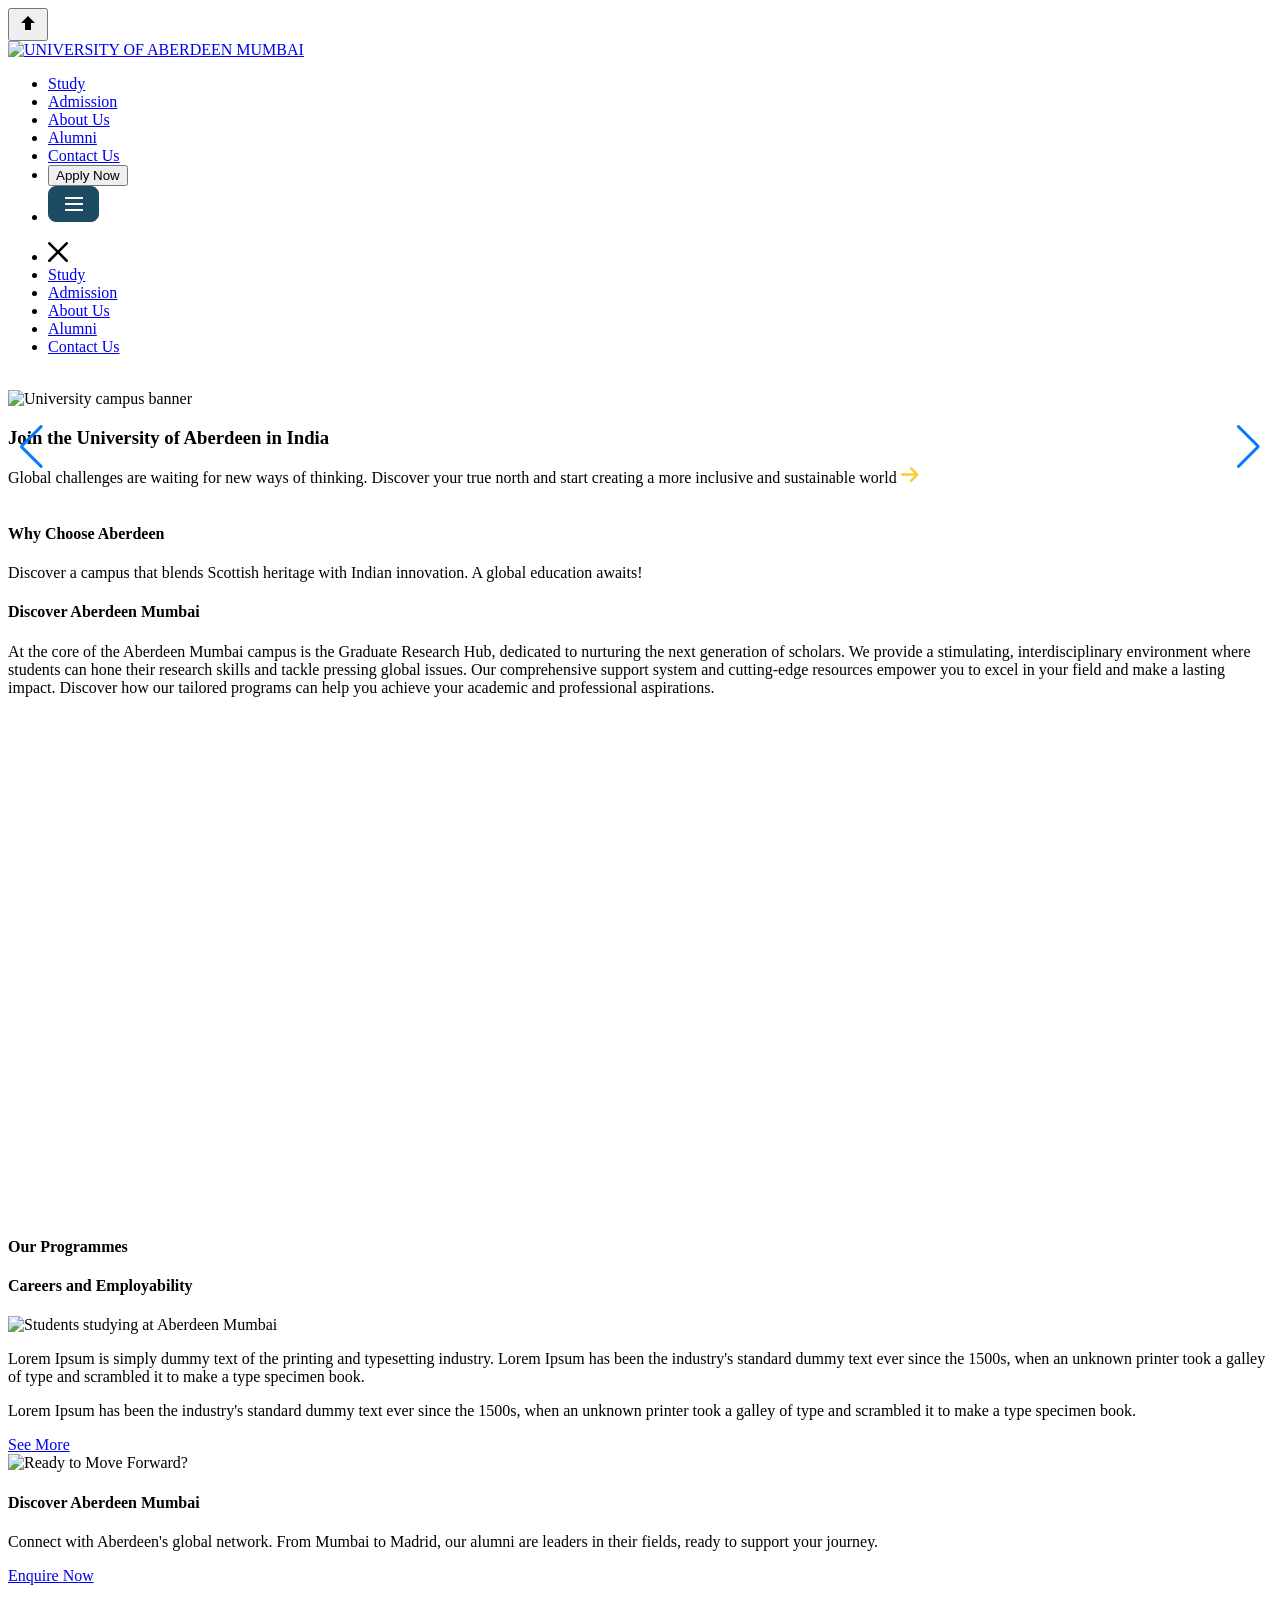
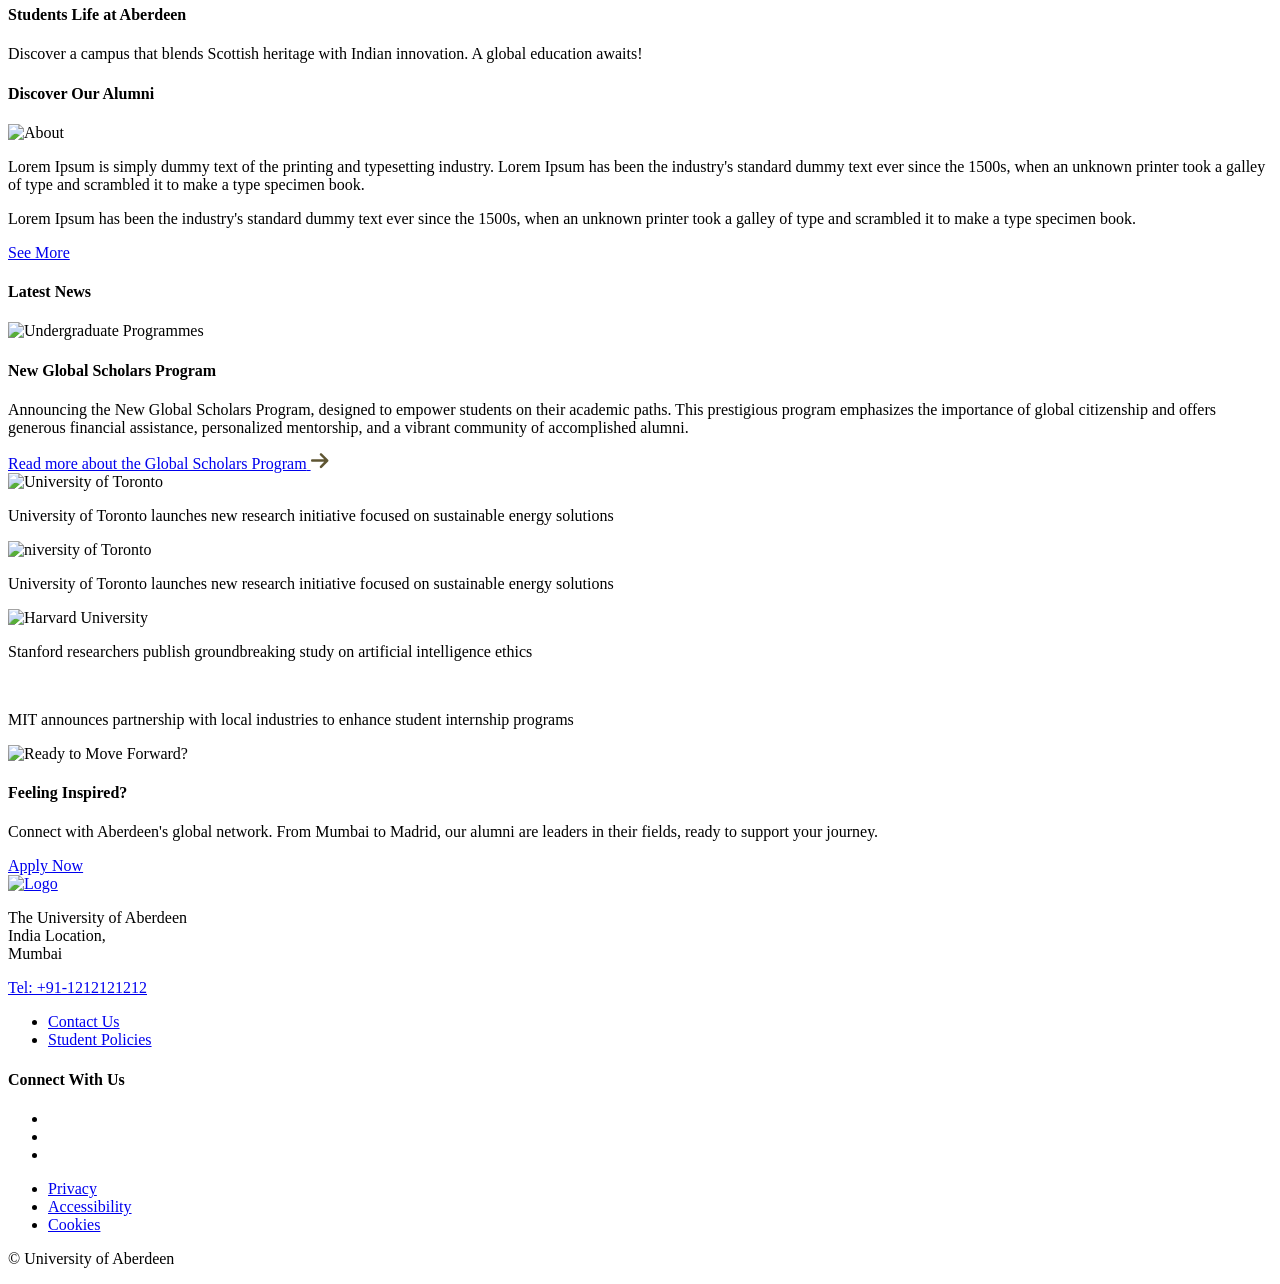
==== index.html @ a23003e5 "Add files via upload file upload" ====
<!DOCTYPE html>
<html lang="en">

<head>
  <meta charset="UTF-8" />
  <meta name="viewport" content="width=device-width, initial-scale=1.0" />
  <title>University Website</title>
  <link rel="icon" type="image/x-icon" href="/assets/images/fev.png">
  <link rel="stylesheet" href="css/fonts.css" />
  <link rel="stylesheet" href="css/style.css" />
  <!-- Swiper CSS -->
  <link rel="stylesheet" href="https://cdn.jsdelivr.net/npm/swiper@11/swiper-bundle.min.css" />
</head>

<body>
  <!-- scrol top button -->
  <button id="scrollTopBtn" aria-label="Scroll to top">
    <svg xmlns="http://www.w3.org/2000/svg" width="24" height="24" fill="none" viewBox="0 0 24 24">
      <path d="M12 5L5 12H9V19H15V12H19L12 5Z" fill="currentColor" />
    </svg>
  </button>
  <!-- Header -->
  <header class="header-main-box">
    <div class="container">
      <div class="header-wrap">
        <div class="nav_container">
          <a class="logo-box" href="javascript:void(0)"><img src="assets/images/Logo.svg"
              alt="UNIVERSITY OF ABERDEEN MUMBAI" class="logo"></a>
          <nav>
            <ul class="navlinks">
              <li class="items"><a href="javascript:void(0)">Study</a></li>
              <li class="items"><a href="javascript:void(0)">Admission</a></li>
              <li class="items"><a href="javascript:void(0)">About Us</a></li>
              <li class="items"><a href="javascript:void(0)">Alumni</a></li>
              <li class="items"><a href="javascript:void(0)">Contact Us</a></li>
              <li class="apply-btn"><button>Apply Now</button></li>
              <li class="ion-icon" onclick="showSidebar()">
                <a href="#">
                  <svg xmlns="http://www.w3.org/2000/svg" width="51" height="36" viewBox="0 0 51 36" fill="none">
                    <path
                      d="M8 0.5H43C47.1421 0.5 50.5 3.85786 50.5 8V28C50.5 32.1421 47.1421 35.5 43 35.5H8C3.85786 35.5 0.5 32.1421 0.5 28V8C0.5 3.85786 3.85786 0.5 8 0.5Z"
                      fill="#1B4C61" />
                    <path
                      d="M8 0.5H43C47.1421 0.5 50.5 3.85786 50.5 8V28C50.5 32.1421 47.1421 35.5 43 35.5H8C3.85786 35.5 0.5 32.1421 0.5 28V8C0.5 3.85786 3.85786 0.5 8 0.5Z"
                      stroke="#1B4C61" />
                    <mask id="mask0_1_3042" style="mask-type:alpha" maskUnits="userSpaceOnUse" x="14" y="6" width="24"
                      height="24">
                      <rect x="14" y="6" width="24" height="24" fill="#D9D9D9" />
                    </mask>
                    <g mask="url(#mask0_1_3042)">
                      <path d="M17 13V11H35V13H17ZM17 25V23H35V25H17ZM17 19V17H35V19H17Z" fill="white" />
                    </g>
                  </svg>
                </a>
              </li>
            </ul>
            <ul class="sidebar">
              <li onclick="closeSidebar()">
                <a href="#">
                  <svg xmlns="http://www.w3.org/2000/svg" version="1.1" xmlns:xlink="http://www.w3.org/1999/xlink"
                    width="20" height="20" x="0" y="0" viewBox="0 0 329.269 329"
                    style="enable-background:new 0 0 512 512" xml:space="preserve" class="">
                    <g>
                      <path
                        d="M194.8 164.77 323.013 36.555c8.343-8.34 8.343-21.825 0-30.164-8.34-8.34-21.825-8.34-30.164 0L164.633 134.605 36.422 6.391c-8.344-8.34-21.824-8.34-30.164 0-8.344 8.34-8.344 21.824 0 30.164l128.21 128.215L6.259 292.984c-8.344 8.34-8.344 21.825 0 30.164a21.266 21.266 0 0 0 15.082 6.25c5.46 0 10.922-2.09 15.082-6.25l128.21-128.214 128.216 128.214a21.273 21.273 0 0 0 15.082 6.25c5.46 0 10.922-2.09 15.082-6.25 8.343-8.34 8.343-21.824 0-30.164zm0 0"
                        fill="#000000" opacity="1" data-original="#000000" class=""></path>
                    </g>
                  </svg>
                </a>
              </li>
              <li class="items"><a href="#">Study</a></li>
              <li class="items"><a href="#">Admission</a></li>
              <li class="items"><a href="#">About Us</a></li>
              <li class="items"><a href="#">Alumni</a></li>
              <li class="items"><a href="#">Contact Us</a></li>

            </ul>
          </nav>
        </div>
        <div class="bottom-header">
          <img src="assets/images/header-logo.png" alt="">
        </div>
      </div>
    </div>
  </header>

  <!-- Banner Slider -->
  <section class="swiper banner-slider">

    <div class="swiper-wrapper">

      <!-- Slide 0 -->
      <div class="swiper-slide">
        <div class="banner-image">
          <img src="./assets/images/banner.jpg" alt="University campus banner">
        </div>

        <div class="banner-content">
          <h3>Join the University of Aberdeen in India</h3>
          <p>
            Global challenges are waiting for new ways of thinking. Discover your true north and start creating a more
            inclusive and sustainable world <a href="#" class="theme-btn">
              <svg xmlns="http://www.w3.org/2000/svg" width="18" height="16" viewBox="0 0 18 16" fill="none">
                <path
                  d="M17.1094 8.51562L10.8594 14.7656C10.3906 15.2734 9.57031 15.2734 9.10156 14.7656C8.59375 14.2969 8.59375 13.4766 9.10156 13.0078L13.2031 8.86719H1.25C0.546875 8.86719 0 8.32031 0 7.61719C0 6.95312 0.546875 6.36719 1.25 6.36719H13.2031L9.10156 2.26562C8.59375 1.79688 8.59375 0.976562 9.10156 0.507812C9.57031 0 10.3906 0 10.8594 0.507812L17.1094 6.75781C17.6172 7.22656 17.6172 8.04688 17.1094 8.51562Z"
                  fill="#FBCB3B" />
              </svg>
            </a>
          </p>

        </div>
      </div>
      <!-- Slide 1 -->
      <div class="swiper-slide">
        <div class="banner-image">
          <img src="./assets/images/banner.jpg" alt="University campus banner">
        </div>

        <div class="banner-content">
          <h3>Join the University of Aberdeen in India 1</h3>
          <p>
            Global challenges are waiting for new ways of thinking. Discover your true north and start creating a more
            inclusive and sustainable world <a href="#" class="theme-btn">
              <svg xmlns="http://www.w3.org/2000/svg" width="18" height="16" viewBox="0 0 18 16" fill="none">
                <path
                  d="M17.1094 8.51562L10.8594 14.7656C10.3906 15.2734 9.57031 15.2734 9.10156 14.7656C8.59375 14.2969 8.59375 13.4766 9.10156 13.0078L13.2031 8.86719H1.25C0.546875 8.86719 0 8.32031 0 7.61719C0 6.95312 0.546875 6.36719 1.25 6.36719H13.2031L9.10156 2.26562C8.59375 1.79688 8.59375 0.976562 9.10156 0.507812C9.57031 0 10.3906 0 10.8594 0.507812L17.1094 6.75781C17.6172 7.22656 17.6172 8.04688 17.1094 8.51562Z"
                  fill="#FBCB3B" />
              </svg>
            </a>
          </p>
        </div>
      </div>

      <!-- Slide 2 -->
      <div class="swiper-slide">
        <div class="banner-image">
          <img src="./assets/images/banner.jpg" alt="University campus banner">
        </div>

        <div class="banner-content">
          <h3>Join the University of Aberdeen in India</h3>
          <p>
            Global challenges are waiting for new ways of thinking. Discover your true north and start creating a more
            inclusive and sustainable world <a href="#" class="theme-btn">
              <svg xmlns="http://www.w3.org/2000/svg" width="18" height="16" viewBox="0 0 18 16" fill="none">
                <path
                  d="M17.1094 8.51562L10.8594 14.7656C10.3906 15.2734 9.57031 15.2734 9.10156 14.7656C8.59375 14.2969 8.59375 13.4766 9.10156 13.0078L13.2031 8.86719H1.25C0.546875 8.86719 0 8.32031 0 7.61719C0 6.95312 0.546875 6.36719 1.25 6.36719H13.2031L9.10156 2.26562C8.59375 1.79688 8.59375 0.976562 9.10156 0.507812C9.57031 0 10.3906 0 10.8594 0.507812L17.1094 6.75781C17.6172 7.22656 17.6172 8.04688 17.1094 8.51562Z"
                  fill="#FBCB3B" />
              </svg>
            </a>
          </p>
        </div>
      </div>

    </div>

    <!-- Arrows -->
    <div class="swiper-button-next"></div>
    <div class="swiper-button-prev"></div>

    <!-- Pagination -->
    <div class="swiper-pagination"></div>


  </section>


  <!-- About -->
  <section class="card-box">
    <div class="container">
      <div class="card-container" id="card-container"></div>
    </div>
  </section>
  <!-- Why Choose Aberdeen -->
  <section class="why-choose">
    <div class="title">
      <h4>Why Choose Aberdeen</h4>
    </div>
    <p class="sub-title">Discover a campus that blends Scottish heritage with Indian innovation. A global education
      awaits!</p>
    <div class="container">
      <div class="card-container" id="why-choose-card"></div>
    </div>
  </section>
  <!-- Discover Aberdeen Mumbai -->
  <section class="discover-aberdeen">
    <div class="container">
      <div class="title">
        <h4>Discover Aberdeen Mumbai</h4>
      </div>
      <p>At the core of the Aberdeen Mumbai campus is the Graduate Research Hub, dedicated to nurturing the next
        generation of scholars. We provide a stimulating, interdisciplinary environment where students can hone their
        research skills and tackle pressing global issues. Our comprehensive support system and cutting-edge resources
        empower you to excel in your field and make a lasting impact. Discover how our tailored programs can help you
        achieve your academic and professional aspirations.</p>
      <div class="video-wrapper">
        <iframe width="100%" height="500" src="https://www.youtube.com/embed/u7N6-aMCXlE" title="YouTube video player"
          frameborder="0"
          allow="accelerometer; autoplay; clipboard-write; encrypted-media; gyroscope; picture-in-picture; web-share"
          allowfullscreen>
        </iframe>
      </div>
    </div>
  </section>
  <!-- Our Programmes -->
  <section class="our-programmes">
    <div class="container">
      <div class="title">
        <h4>Our Programmes</h4>
      </div>
      <div class="card-container" id="our-programmes-container"></div>
    </div>
  </section>

  <!-- Careers and Employability -->

  <section class="about-section careers-box">
    <div class="container">
      <div class="title">
        <h4>Careers and Employability</h4>
      </div>
      <div class="about-wrapper">

        <!-- Left Image -->
        <div class="about-image">
          <img src="./assets/images/careers-img.jpg" alt="Students studying at Aberdeen Mumbai">
        </div>

        <!-- Right Content -->
        <div class="about-content">
          <p>
            Lorem Ipsum is simply dummy text of the printing and typesetting industry. Lorem Ipsum has been the
            industry's standard dummy text ever since the 1500s, when an unknown printer took a galley of type and
            scrambled it to make a type specimen book.
          </p>
          <p>Lorem Ipsum has been the industry's standard dummy text ever since the 1500s, when an unknown printer took
            a galley of type and scrambled it to make a type specimen book.</p>

          <a href="javascript:void(0)" class="theme-btn-box">
            See More
          </a>
        </div>

      </div>

    </div>
  </section>
  <!-- Ready to Move Forward? -->
  <section class="ready-to-move-forward">
    <div class="container">
      <div class="forward-box">
        <div class="forward-left-box">
          <div class="forward-img-box">
            <img src="assets/images/Scholars.png" alt="Ready to Move Forward?" />
          </div>
        </div>
        <div class="forward-right-box">
          <div class="title">
            <h4>Discover Aberdeen Mumbai</h4>
          </div>
          <p>Connect with Aberdeen's global network. From Mumbai to Madrid, our alumni are leaders in their fields,
            ready to support your journey.</p>
          <a href="javascript:void(0)" class="theme-btn-box">
            Enquire Now
          </a>
        </div>
      </div>
    </div>
  </section>
  <!-- Students Life at Aberdeen -->
  <section class="why-choose life-box">
    <div class="title">
      <h4>Students Life at Aberdeen</h4>
    </div>
    <p class="sub-title">Discover a campus that blends Scottish heritage with Indian innovation. A global education
      awaits!</p>
    <div class="container">
      <div class="card-container" id="Life-card"></div>
    </div>
  </section>
  <!-- Discover Our Alumni -->
  <section class="about-section careers-box">
    <div class="container">
      <div class="title">
        <h4>Discover Our Alumni</h4>
      </div>
      <div class="about-wrapper">

        <!-- Left Image -->
        <div class="about-image">
          <img src="./assets/images/discover.jpg" alt="About">
        </div>

        <!-- Right Content -->
        <div class="about-content">
          <p>
            Lorem Ipsum is simply dummy text of the printing and typesetting industry. Lorem Ipsum has been the
            industry's standard dummy text ever since the 1500s, when an unknown printer took a galley of type and
            scrambled it to make a type specimen book.
          </p>
          <p>Lorem Ipsum has been the industry's standard dummy text ever since the 1500s, when an unknown printer took
            a galley of type and scrambled it to make a type specimen book.</p>

          <a href="javascript:void(0)" class="theme-btn-box">
            See More
          </a>
        </div>

      </div>

    </div>
  </section>
  <!-- Latest News -->
  <div class="news-box">
    <div class="container">
      <div class="title">
        <h4>Latest News</h4>
      </div>
      <div class="news-main-box">
        <div class="news-left-box news-main-box-item">
          <div class="card-container">
            <div class="card-wrap-box">
              <div class="card"><img src="./assets/images/news-1.jpg" alt="Undergraduate Programmes"></div>
              <div class="card-content">
                <h4>New Global Scholars Program</h4>
                <p>Announcing the New Global Scholars Program, designed to empower students on their academic paths.
                  This prestigious program emphasizes the importance of global citizenship and offers generous financial
                  assistance, personalized mentorship, and a vibrant community of accomplished alumni.</p>
                <a href="#" class="see-more-btn">
                  <span>Read more about the Global Scholars Program</span>
                  <span class="arrow-btn">
                    <svg xmlns="http://www.w3.org/2000/svg" width="18" height="16" viewBox="0 0 18 16" fill="none">
                      <path
                        d="M17.1094 8.51562L10.8594 14.7656C10.3906 15.2734 9.57031 15.2734 9.10156 14.7656C8.59375 14.2969 8.59375 13.4766 9.10156 13.0078L13.2031 8.86719H1.25C0.546875 8.86719 0 8.32031 0 7.61719C0 6.95312 0.546875 6.36719 1.25 6.36719H13.2031L9.10156 2.26562C8.59375 1.79688 8.59375 0.976562 9.10156 0.507812C9.57031 0 10.3906 0 10.8594 0.507812L17.1094 6.75781C17.6172 7.22656 17.6172 8.04688 17.1094 8.51562Z"
                        fill="#5f5633"></path>
                    </svg>
                  </span>
                </a>
              </div>
            </div>
          </div>
        </div>
        <div class="news-right-box news-main-box-item">
          <div class="news-wrap">
            <div class="item-box">
              <div class="wrap">
                <div class="item-img">
                  <img src="assets/images/news-2.jpg" alt="University of Toronto" />
                </div>
              </div>
              <div class="item-con">
                <p>University of Toronto launches new research initiative focused on sustainable energy solutions</p>
              </div>
            </div>
            <div class="item-box">
              <div class="wrap">
                <div class="item-img">
                  <img src="assets/images/news-3.jpg" alt="niversity of Toronto" />
                </div>
              </div>
              <div class="item-con">
                <p>University of Toronto launches new research initiative focused on sustainable energy solutions</p>
              </div>
            </div>
            <div class="item-box">
              <div class="wrap">
                <div class="item-img">
                  <img src="assets/images/news-4.jpg" alt="Harvard University" />
                </div>
              </div>
              <div class="item-con">
                <p>Stanford researchers publish groundbreaking study on artificial intelligence ethics</p>
              </div>
            </div>
            <div class="item-box">
              <div class="wrap">
                <div class="item-img">
                  <img src="assets/images/news-5.jpg" alt="" />
                </div>
              </div>
              <div class="item-con">
                <p>MIT announces partnership with local industries to enhance student internship programs</p>
              </div>
            </div>
          </div>
        </div>
      </div>
    </div>
  </div>
  <!-- Feeling Inspired? -->
  <section class="ready-to-move-forward">
    <div class="container">
      <div class="forward-box">
        <div class="forward-left-box">
          <div class="forward-img-box">
            <img src="assets/images/Scholars.png" alt="Ready to Move Forward?" />
          </div>
        </div>
        <div class="forward-right-box">
          <div class="title">
            <h4>Feeling Inspired?</h4>
          </div>
          <p>Connect with Aberdeen's global network. From Mumbai to Madrid, our alumni are leaders in their fields,
            ready to support your journey.</p>
          <a href="javascript:void(0)" class="theme-btn-box">
            Apply Now
          </a>
        </div>
      </div>
    </div>
  </section>

  <!-- footer -->
  <footer class="footer-section">

    <div class="container">

      <div class="footer-top">

        <!-- Left Content -->
        <div class="footer-left">

          <a href="#" class="footer-logo">
            <img src="./assets/images/footer-log.svg" alt="Logo">
          </a>

          <div class="footer-info">
            <p>
              The University of Aberdeen <br>
              India Location, <br>
              Mumbai
            </p>

            <a href="tel:+911212121212">
              Tel: +91-1212121212
            </a>
          </div>

          <ul class="footer-links">
            <li>
              <a href="#">Contact Us</a>
            </li>

            <li>
              <a href="#">Student Policies</a>
            </li>
          </ul>

        </div>

        <!-- Right Social -->
        <div class="footer-social">

          <h4>Connect With Us</h4>

          <ul class="social-list">

            <li>
              <a href="#">
                <img src="./assets/images/Twitter.svg" alt="">
              </a>
            </li>

            <li>
              <a href="#">
                <img src="./assets/images/Instagram.svg" alt="">
              </a>
            </li>

            <li>
              <a href="#">
                <img src="./assets/images/Linkedin.svg" alt="">
              </a>
            </li>

          </ul>

        </div>

      </div>

    </div>

    <!-- Bottom -->

    <div class="footer-bottom">

      <div class="container">

        <ul class="footer-bottom-links">

          <li>
            <a href="#">Privacy</a>
          </li>

          <li>
            <a href="#">Accessibility</a>
          </li>

          <li>
            <a href="#">Cookies</a>
          </li>

        </ul>

        <p>
          © University of Aberdeen
        </p>

      </div>

    </div>

  </footer>
  <!-- Swiper JS -->
  <script src="https://cdn.jsdelivr.net/npm/swiper@11/swiper-bundle.min.js"></script>
  <script src="js/script.js"></script>
</body>

</html>
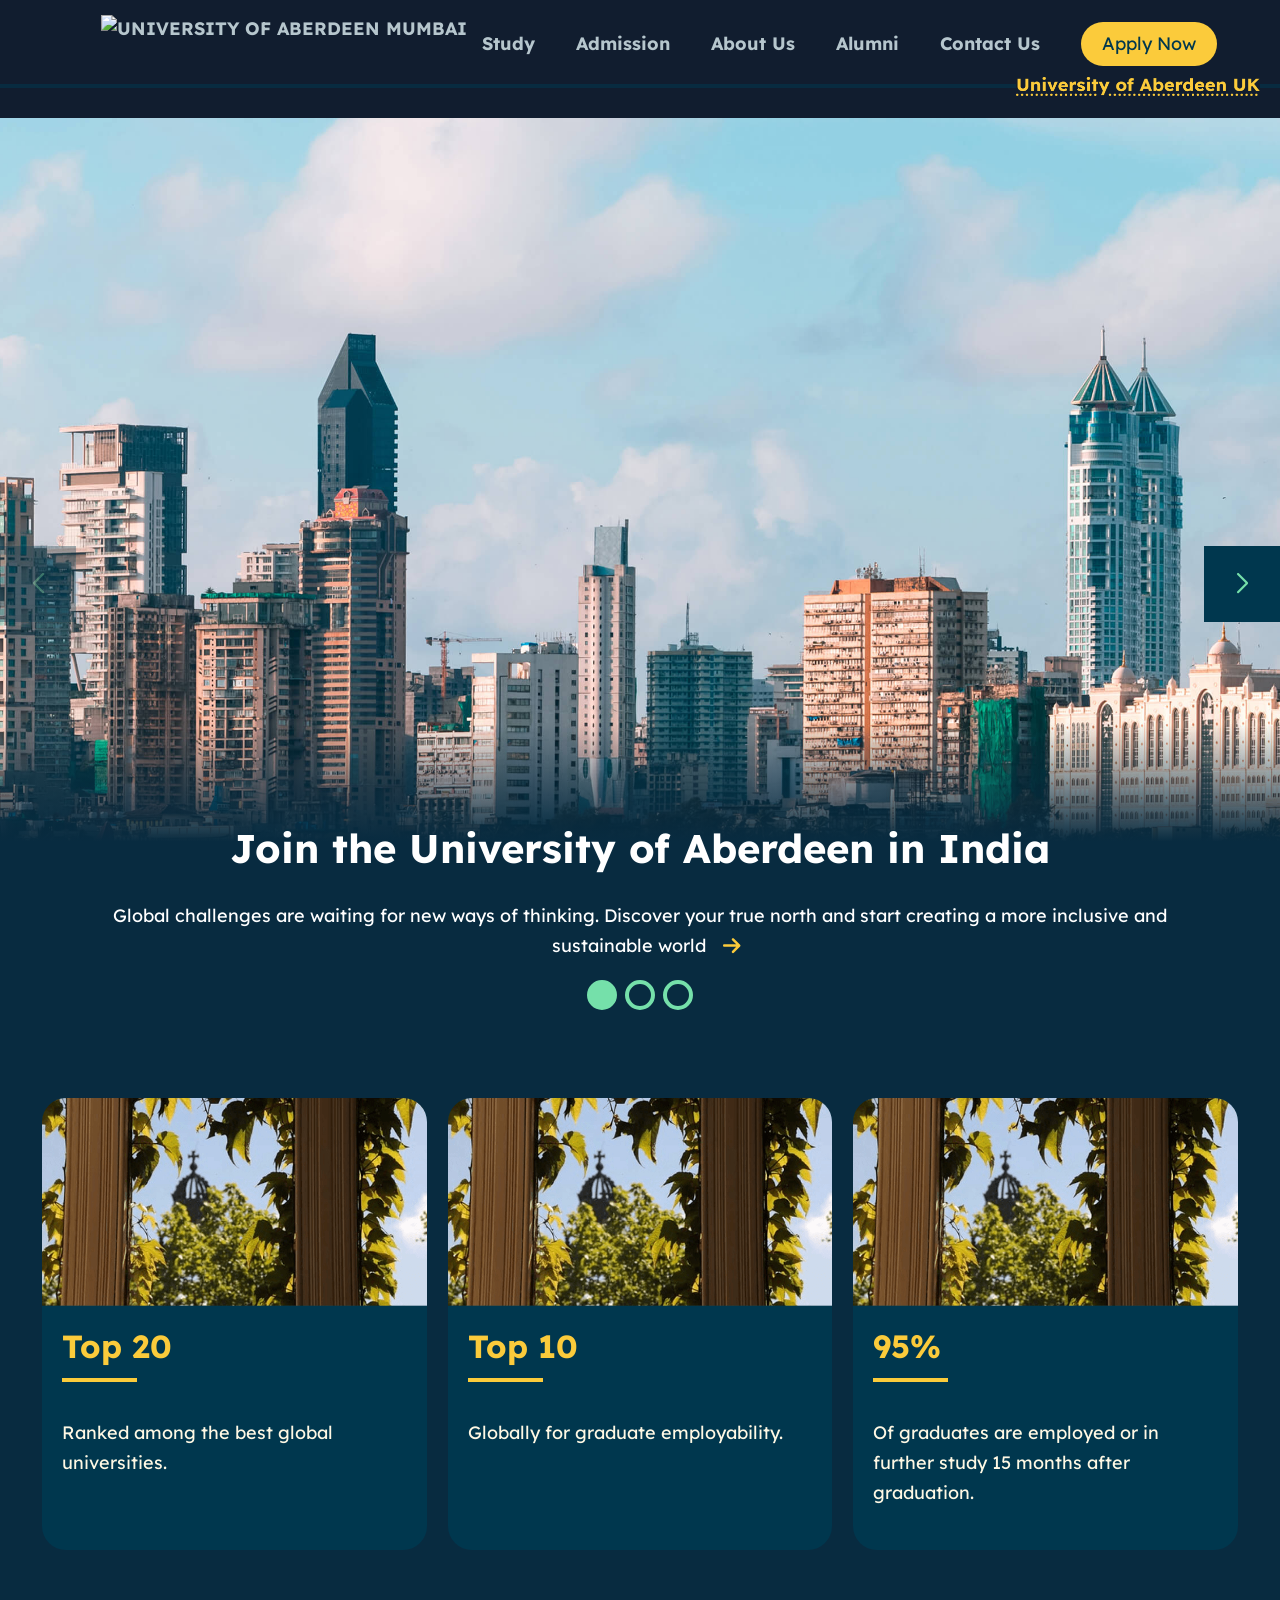
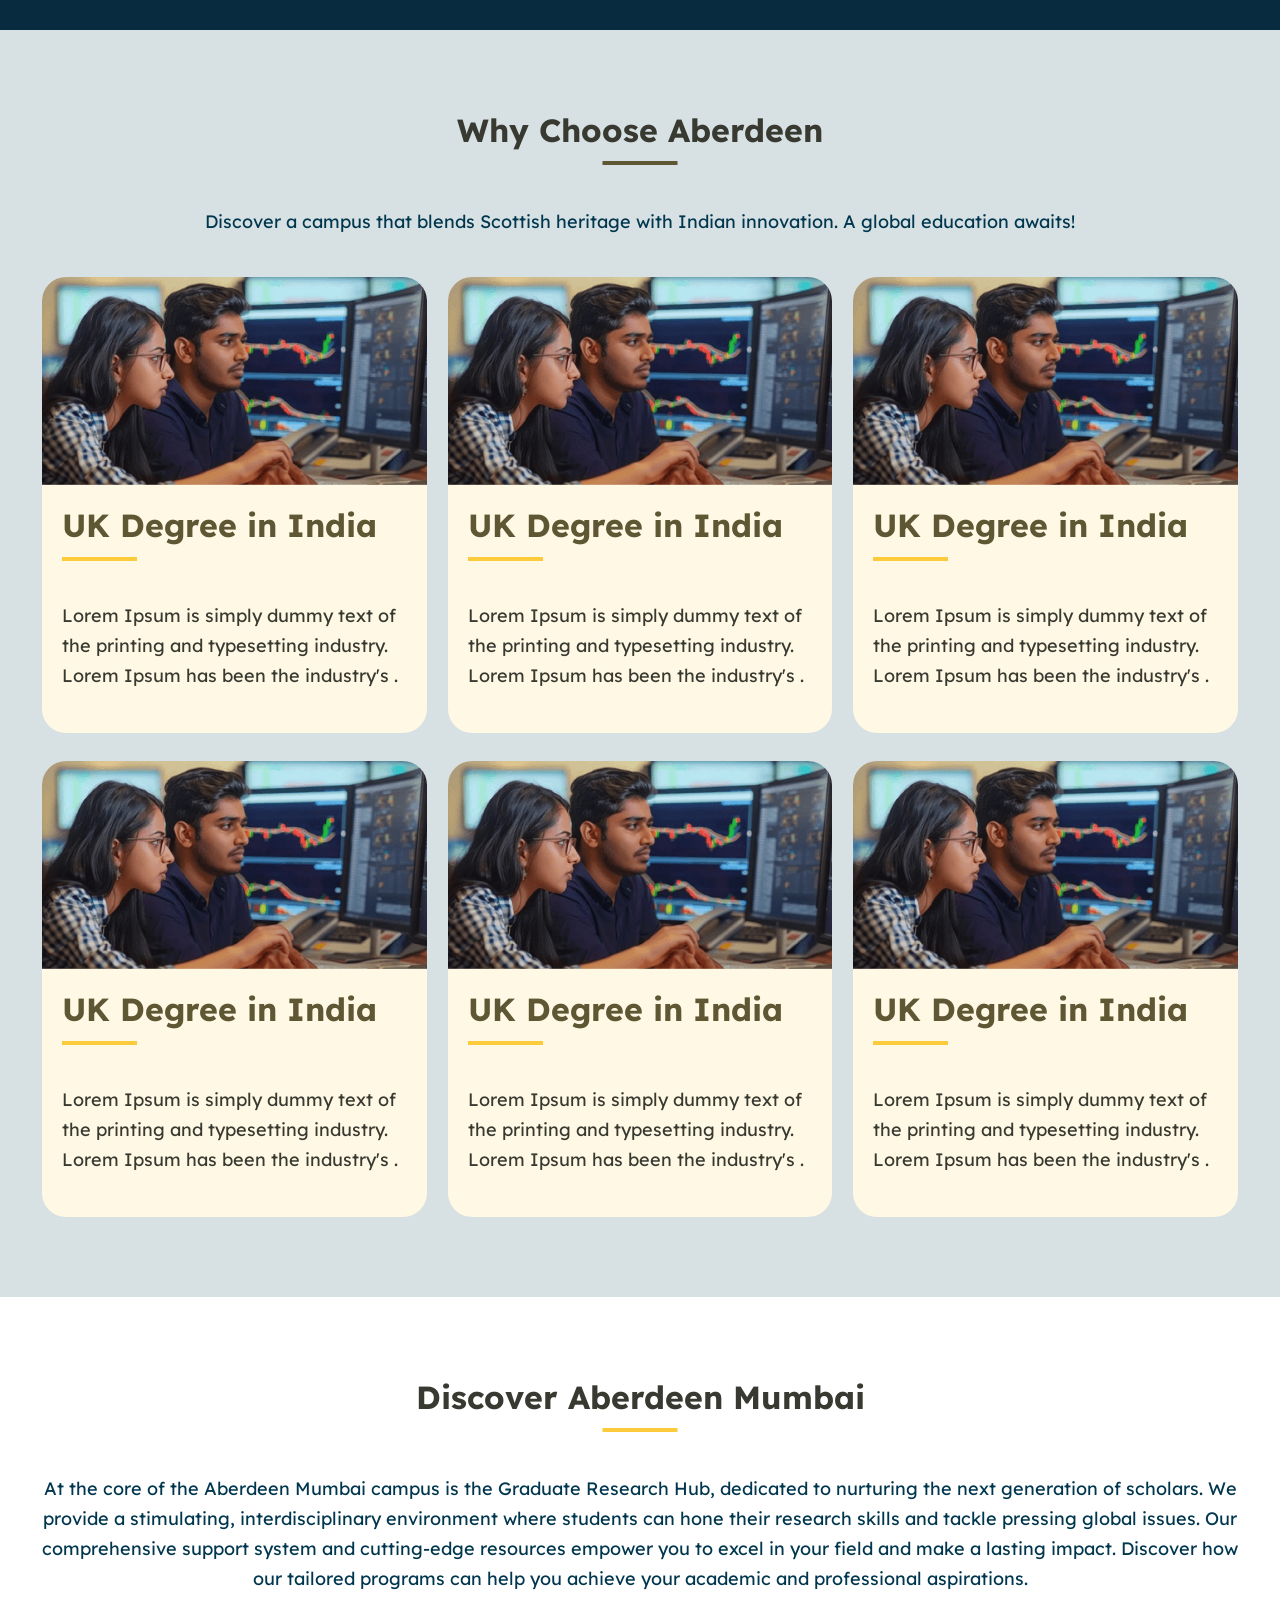
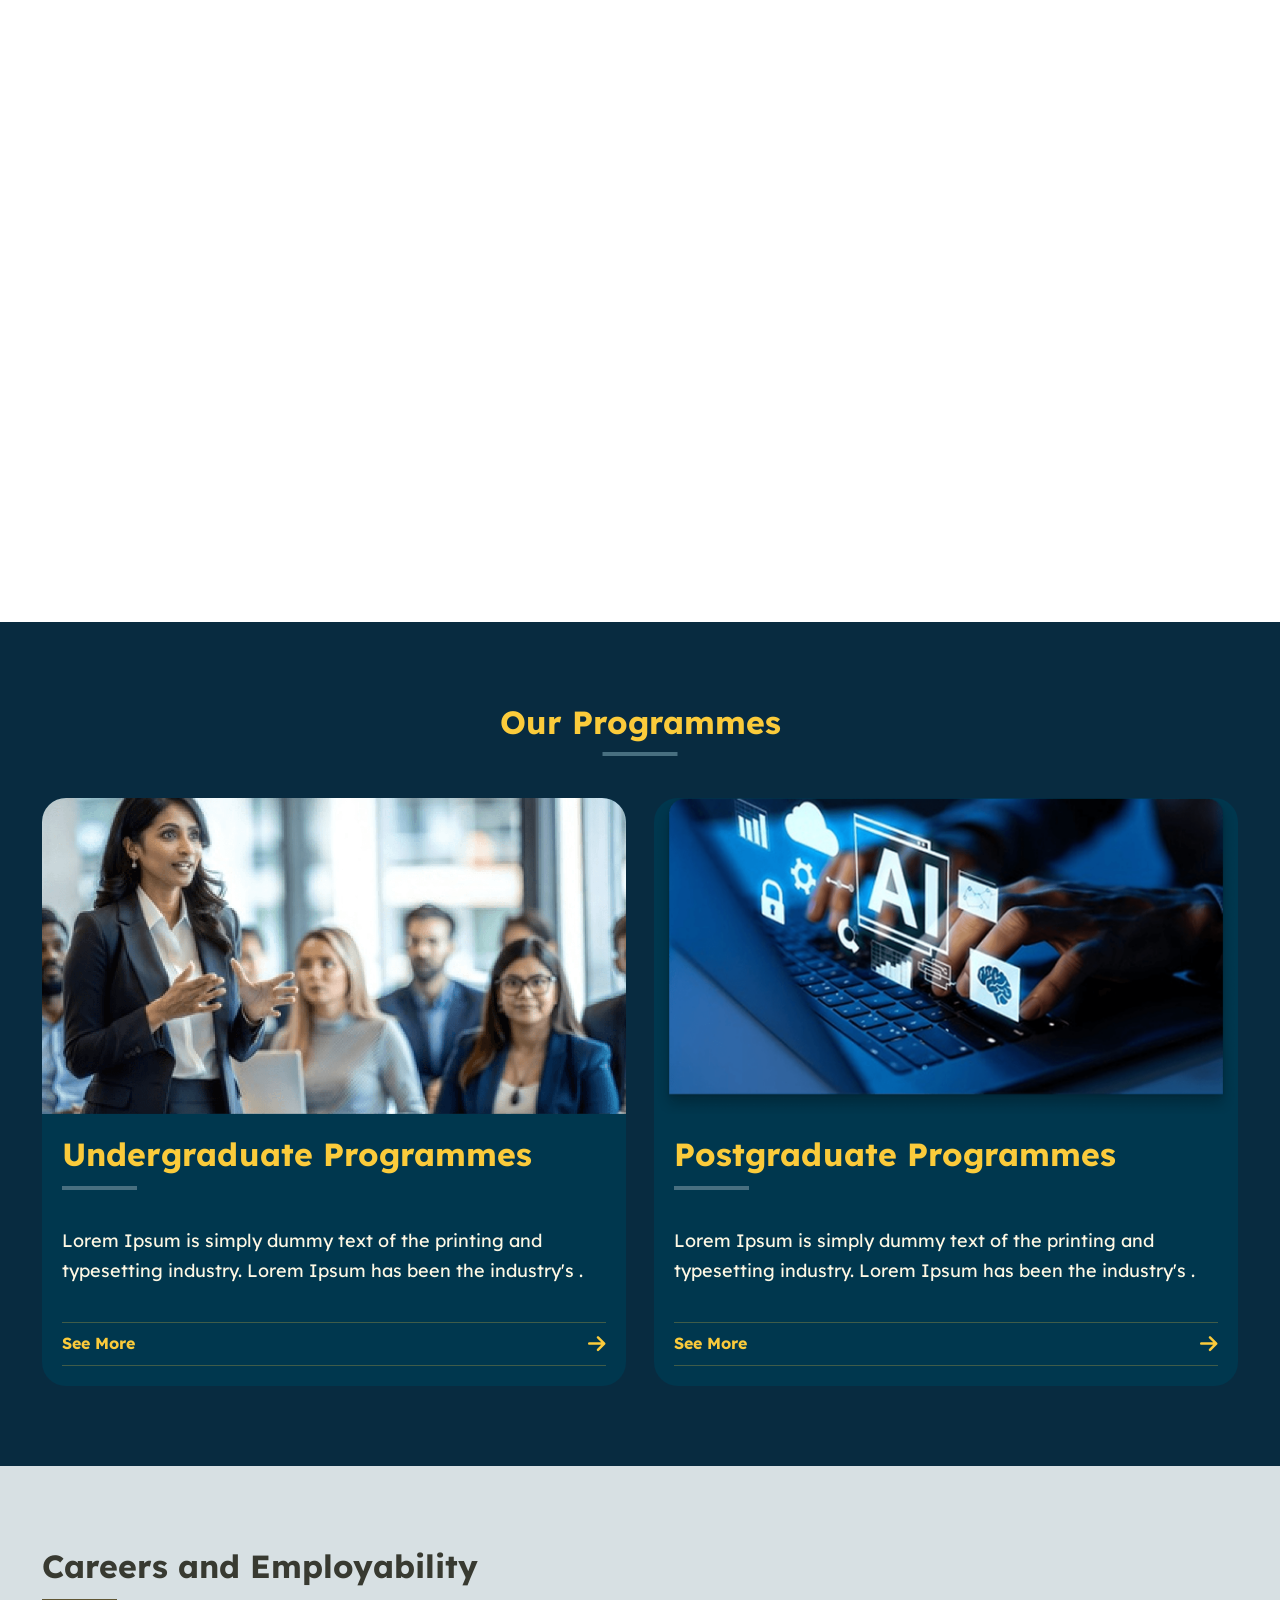
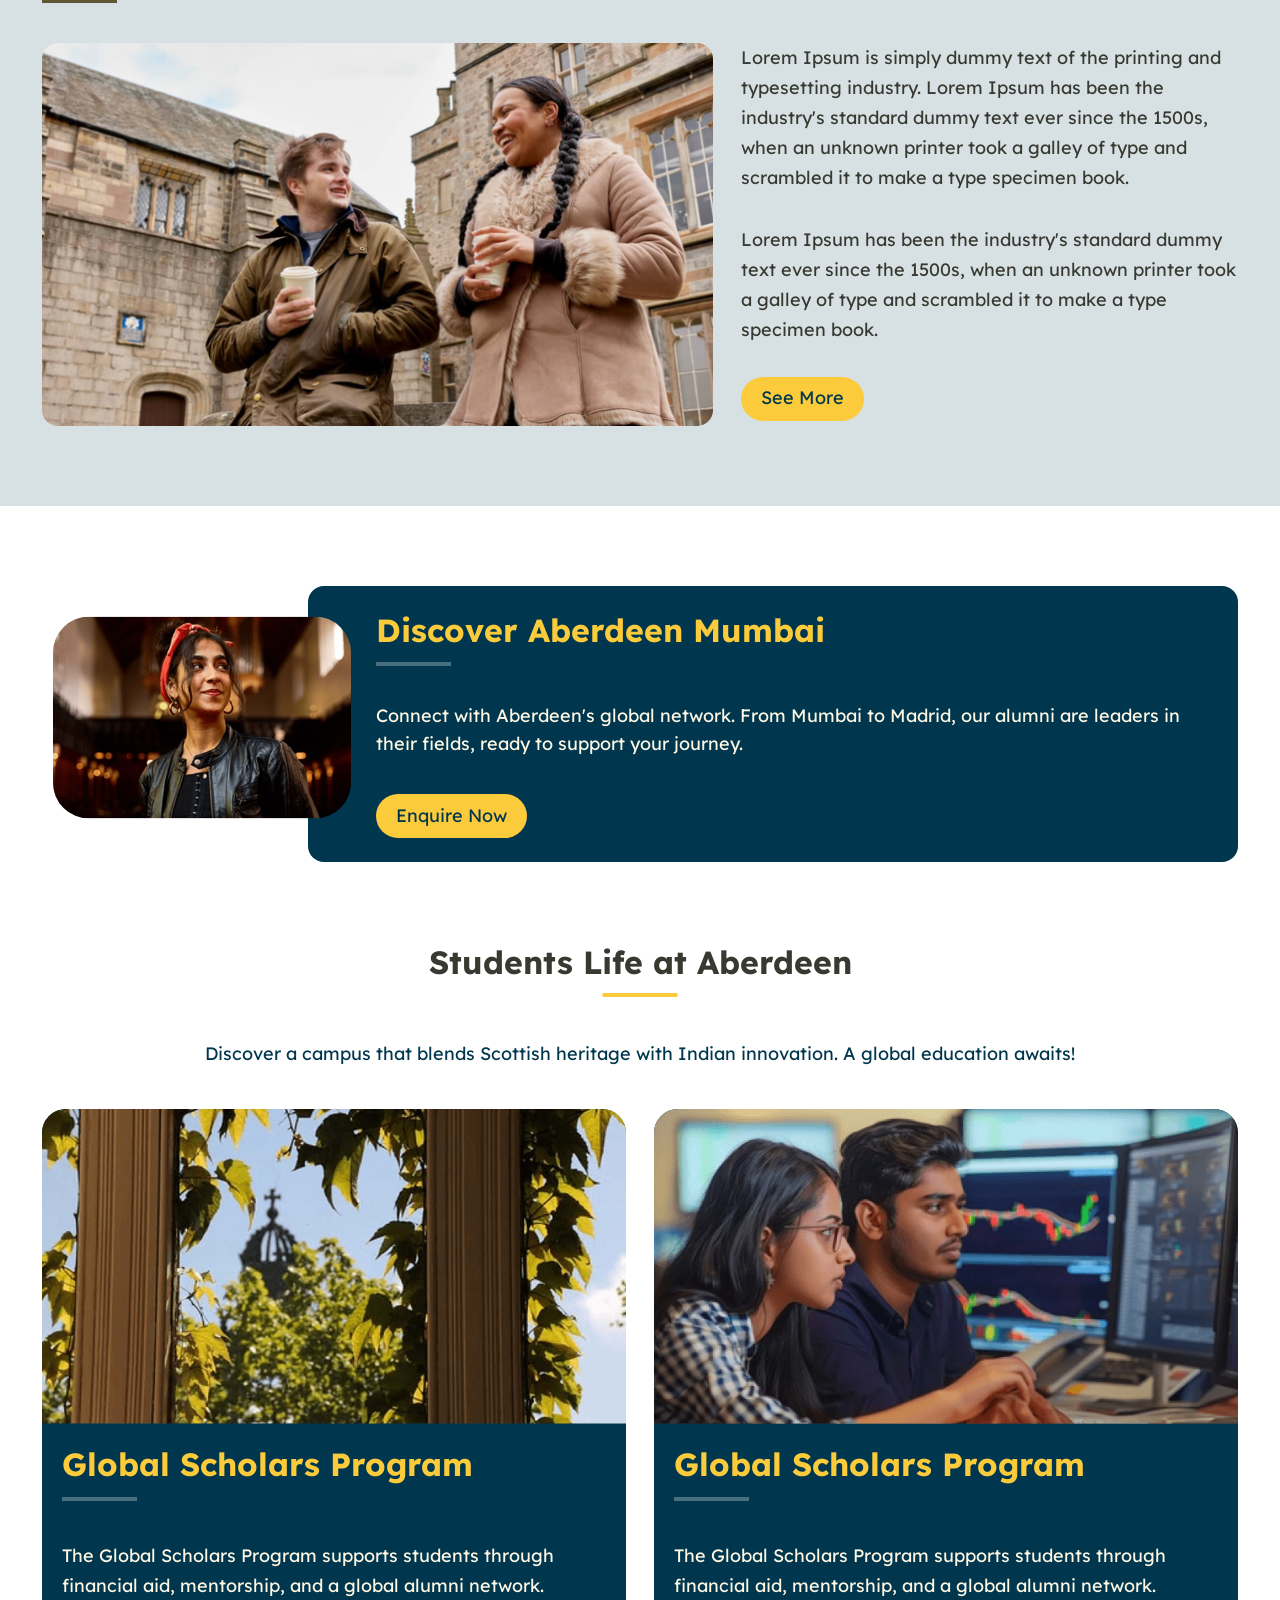
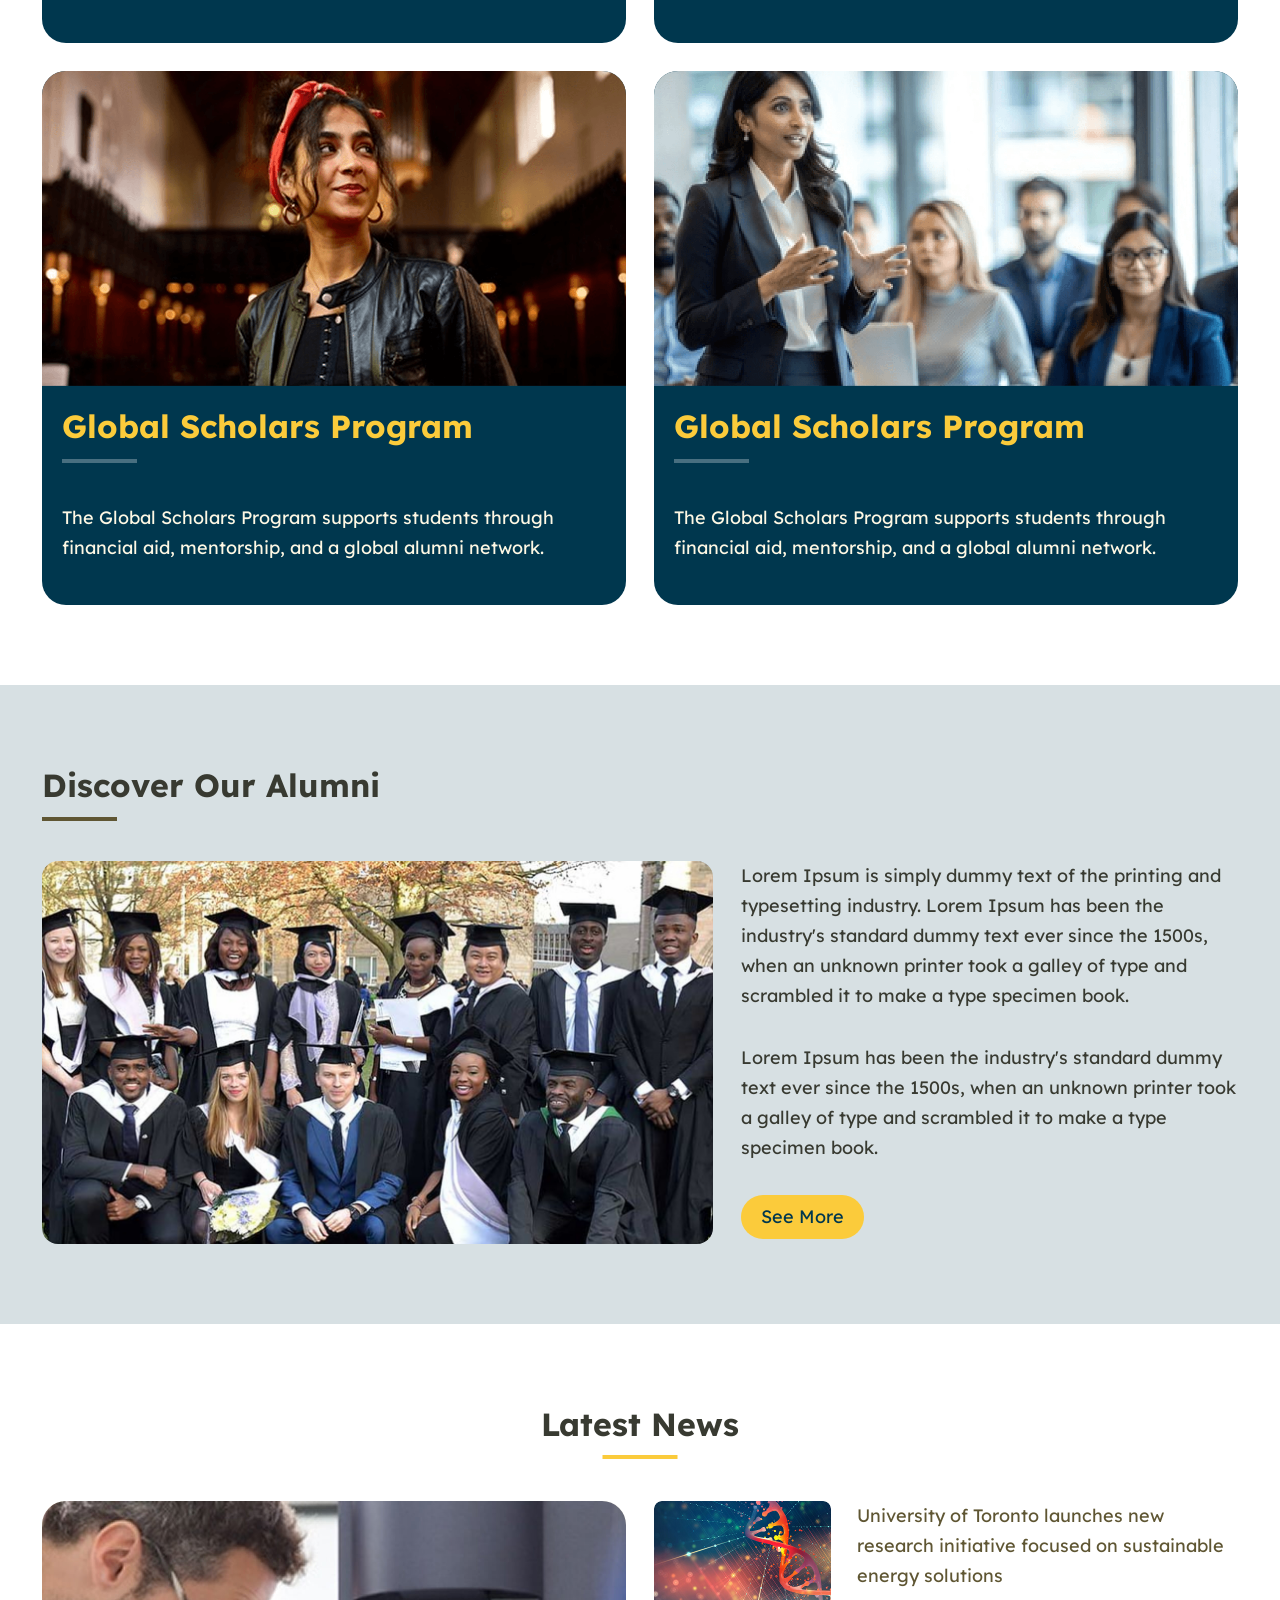
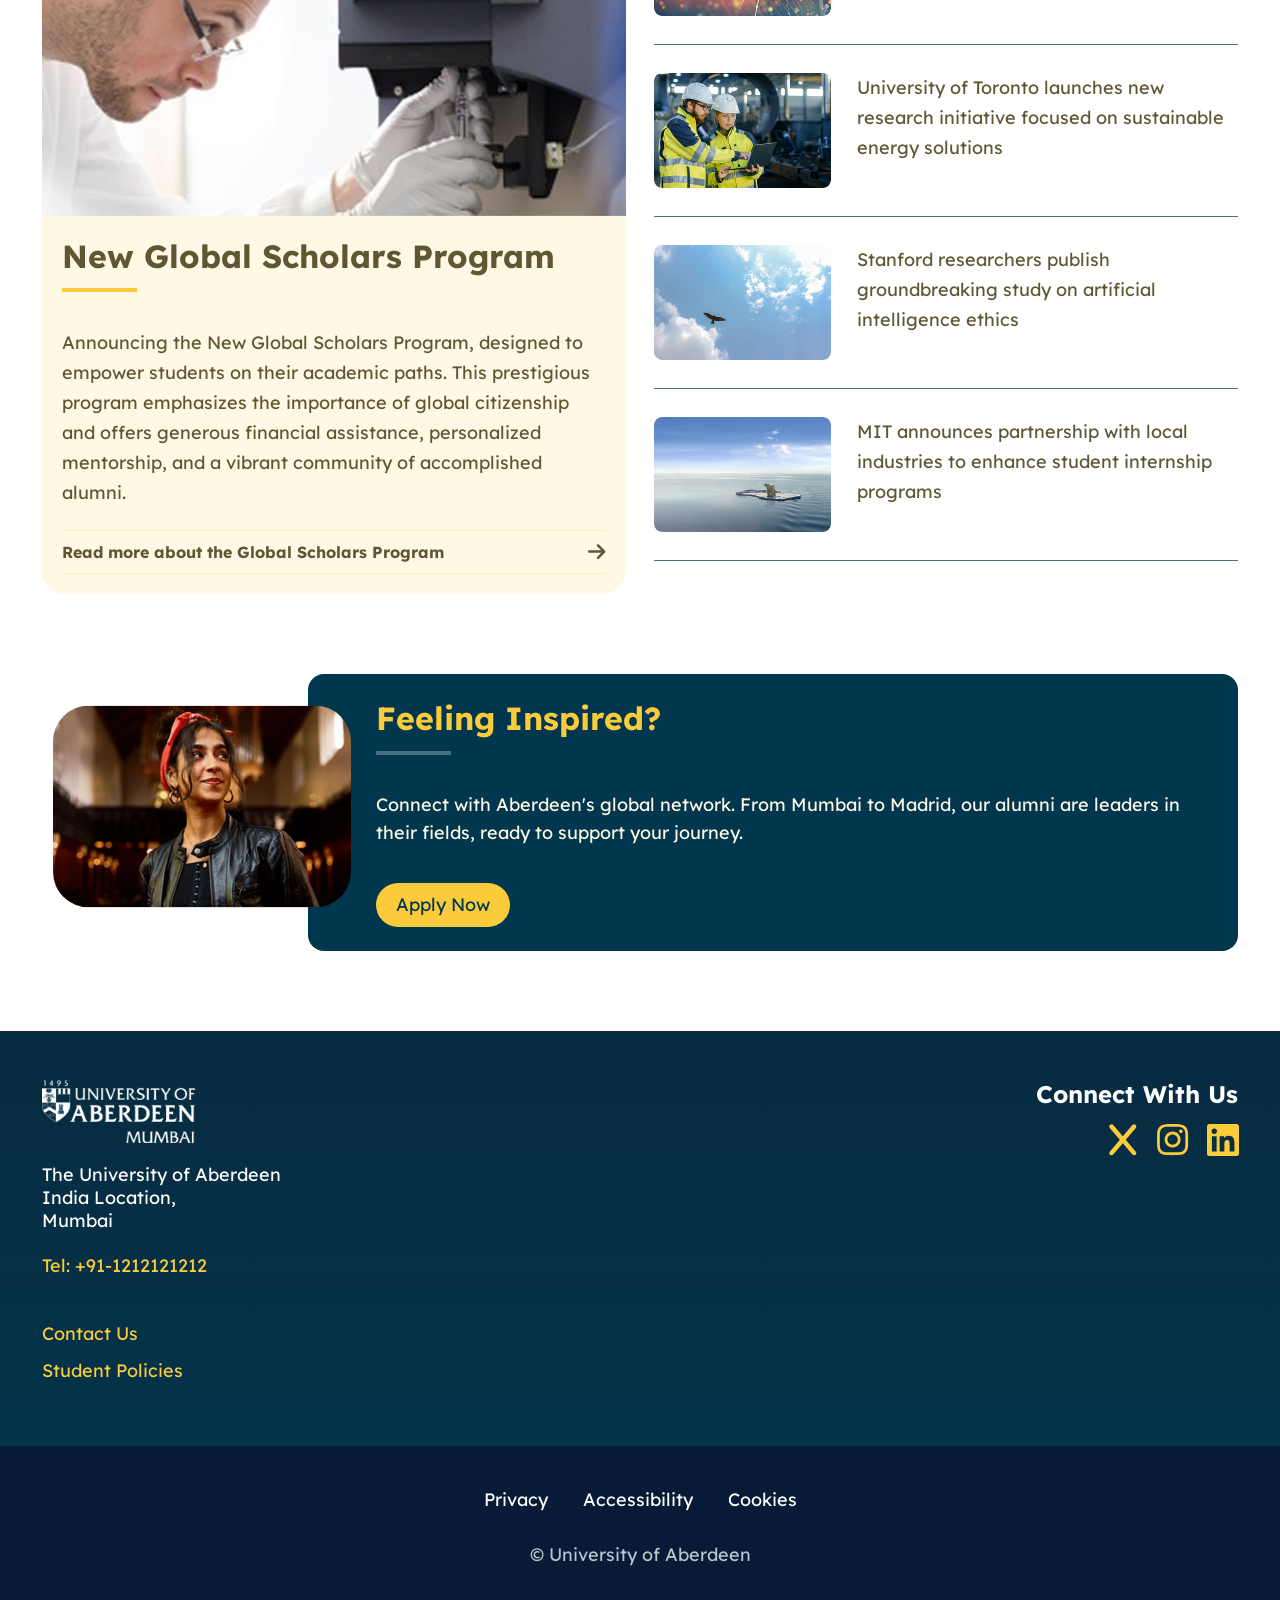
==== commit 0c102ad2: "Update index.html logo path change" ====
--- a/index.html
+++ b/index.html
@@ -24,7 +24,7 @@
     <div class="container">
       <div class="header-wrap">
         <div class="nav_container">
-          <a class="logo-box" href="javascript:void(0)"><img src="assets/images/Logo.svg"
+          <a class="logo-box" href="javascript:void(0)"><img src="./assets/images/Logo.svg"
               alt="UNIVERSITY OF ABERDEEN MUMBAI" class="logo"></a>
           <nav>
             <ul class="navlinks">
@@ -517,4 +517,4 @@
   <script src="js/script.js"></script>
 </body>
 
-</html>+</html>
--- a/css/fonts.css
+++ b/css/fonts.css
@@ -0,0 +1,125 @@
+@font-face {
+    font-family: 'Lexend Deca';
+    src: url('../assets/fonts/LexendDeca-Thin.eot');
+    src:
+        url('../assets/fonts/LexendDeca-Thin.eot?#iefix') format('embedded-opentype'),
+        url('../assets/fonts/LexendDeca-Thin.woff2') format('woff2'),
+        url('../assets/fonts/LexendDeca-Thin.woff') format('woff'),
+        url('../assets/fonts/LexendDeca-Thin.ttf') format('truetype'),
+        url('../assets/fonts/LexendDeca-Thin.svg#LexendDeca-Thin') format('svg');
+    font-weight: 100;
+    font-style: normal;
+    font-display: swap;
+}
+
+@font-face {
+    font-family: 'Lexend Deca';
+    src: url('../assets/fonts/LexendDeca-ExtraLight.eot');
+    src:
+        url('../assets/fonts/LexendDeca-ExtraLight.eot?#iefix') format('embedded-opentype'),
+        url('../assets/fonts/LexendDeca-ExtraLight.woff2') format('woff2'),
+        url('../assets/fonts/LexendDeca-ExtraLight.woff') format('woff'),
+        url('../assets/fonts/LexendDeca-ExtraLight.ttf') format('truetype'),
+        url('../assets/fonts/LexendDeca-ExtraLight.svg#LexendDeca-ExtraLight') format('svg');
+    font-weight: 200;
+    font-style: normal;
+    font-display: swap;
+}
+
+@font-face {
+    font-family: 'Lexend Deca';
+    src: url('../assets/fonts/LexendDeca-Light.eot');
+    src:
+        url('../assets/fonts/LexendDeca-Light.eot?#iefix') format('embedded-opentype'),
+        url('../assets/fonts/LexendDeca-Light.woff2') format('woff2'),
+        url('../assets/fonts/LexendDeca-Light.woff') format('woff'),
+        url('../assets/fonts/LexendDeca-Light.ttf') format('truetype'),
+        url('../assets/fonts/LexendDeca-Light.svg#LexendDeca-Light') format('svg');
+    font-weight: 300;
+    font-style: normal;
+    font-display: swap;
+}
+
+@font-face {
+    font-family: 'Lexend Deca';
+    src: url('../assets/fonts/LexendDeca-Regular.eot');
+    src:
+        url('../assets/fonts/LexendDeca-Regular.eot?#iefix') format('embedded-opentype'),
+        url('../assets/fonts/LexendDeca-Regular.woff2') format('woff2'),
+        url('../assets/fonts/LexendDeca-Regular.woff') format('woff'),
+        url('../assets/fonts/LexendDeca-Regular.ttf') format('truetype'),
+        url('../assets/fonts/LexendDeca-Regular.svg#LexendDeca-Regular') format('svg');
+    font-weight: 400;
+    font-style: normal;
+    font-display: swap;
+}
+
+@font-face {
+    font-family: 'Lexend Deca';
+    src: url('../assets/fonts/LexendDeca-Medium.eot');
+    src:
+        url('../assets/fonts/LexendDeca-Medium.eot?#iefix') format('embedded-opentype'),
+        url('../assets/fonts/LexendDeca-Medium.woff2') format('woff2'),
+        url('../assets/fonts/LexendDeca-Medium.woff') format('woff'),
+        url('../assets/fonts/LexendDeca-Medium.ttf') format('truetype'),
+        url('../assets/fonts/LexendDeca-Medium.svg#LexendDeca-Medium') format('svg');
+    font-weight: 500;
+    font-style: normal;
+    font-display: swap;
+}
+
+@font-face {
+    font-family: 'Lexend Deca';
+    src: url('../assets/fonts/LexendDeca-SemiBold.eot');
+    src:
+        url('../assets/fonts/LexendDeca-SemiBold.eot?#iefix') format('embedded-opentype'),
+        url('../assets/fonts/LexendDeca-SemiBold.woff2') format('woff2'),
+        url('../assets/fonts/LexendDeca-SemiBold.woff') format('woff'),
+        url('../assets/fonts/LexendDeca-SemiBold.ttf') format('truetype'),
+        url('../assets/fonts/LexendDeca-SemiBold.svg#LexendDeca-SemiBold') format('svg');
+    font-weight: 600;
+    font-style: normal;
+    font-display: swap;
+}
+
+@font-face {
+    font-family: 'Lexend Deca';
+    src: url('../assets/fonts/LexendDeca-Bold.eot');
+    src:
+        url('../assets/fonts/LexendDeca-Bold.eot?#iefix') format('embedded-opentype'),
+        url('../assets/fonts/LexendDeca-Bold.woff2') format('woff2'),
+        url('../assets/fonts/LexendDeca-Bold.woff') format('woff'),
+        url('../assets/fonts/LexendDeca-Bold.ttf') format('truetype'),
+        url('../assets/fonts/LexendDeca-Bold.svg#LexendDeca-Bold') format('svg');
+    font-weight: 700;
+    font-style: normal;
+    font-display: swap;
+}
+
+@font-face {
+    font-family: 'Lexend Deca';
+    src: url('../assets/fonts/LexendDeca-ExtraBold.eot');
+    src:
+        url('../assets/fonts/LexendDeca-ExtraBold.eot?#iefix') format('embedded-opentype'),
+        url('../assets/fonts/LexendDeca-ExtraBold.woff2') format('woff2'),
+        url('../assets/fonts/LexendDeca-ExtraBold.woff') format('woff'),
+        url('../assets/fonts/LexendDeca-ExtraBold.ttf') format('truetype'),
+        url('../assets/fonts/LexendDeca-ExtraBold.svg#LexendDeca-ExtraBold') format('svg');
+    font-weight: 800;
+    font-style: normal;
+    font-display: swap;
+}
+
+@font-face {
+    font-family: 'Lexend Deca';
+    src: url('../assets/fonts/LexendDeca-Black.eot');
+    src:
+        url('../assets/fonts/LexendDeca-Black.eot?#iefix') format('embedded-opentype'),
+        url('../assets/fonts/LexendDeca-Black.woff2') format('woff2'),
+        url('../assets/fonts/LexendDeca-Black.woff') format('woff'),
+        url('../assets/fonts/LexendDeca-Black.ttf') format('truetype'),
+        url('../assets/fonts/LexendDeca-Black.svg#LexendDeca-Black') format('svg');
+    font-weight: 900;
+    font-style: normal;
+    font-display: swap;
+}
--- a/css/style.css
+++ b/css/style.css
@@ -0,0 +1,1415 @@
+:root {
+    /* Primary Colors */
+    --primary-dark: #111D2F;
+    --primary-blue: #00374E;
+    --secondary-dark: #082B40;
+
+    /* Accent Colors */
+    --yellow-accent: #FBCB3B;
+    --green-accent: #75E0AA;
+
+    /* Neutral Colors */
+    --white: #FFFFFF;
+    --light-gray: #B6C6CD;
+    --border-light: #D7E0E3;
+
+    /* Text Colors */
+    --text-dark: #383A31;
+    --text-brown: #5F5633;
+
+    /* Extra Shades */
+    --blue-gray: #486F80;
+
+    /* Common Usage */
+    --body-bg: var(--white);
+    --text-color: var(--text-dark);
+    --heading-color: var(--primary-dark);
+    --section-bg: var(--border-light);
+}
+
+* {
+    margin: 0;
+    padding: 0;
+    box-sizing: border-box;
+}
+
+body {
+    font-family: 'Lexend Deca', sans-serif;
+    font-size: 16px;
+    font-weight: 400;
+    line-height: 1.6;
+}
+
+/* Headings */
+
+h1,
+.h1 {
+    font-family: 'Lexend Deca', sans-serif;
+    font-size: 64px;
+    font-weight: 700;
+    line-height: 1.1;
+}
+
+h2,
+.h2 {
+    font-family: 'Lexend Deca', sans-serif;
+    font-size: 52px;
+    font-weight: 700;
+    line-height: 1.2;
+}
+
+h3,
+.h3 {
+    font-family: 'Lexend Deca', sans-serif;
+    font-size: 40px;
+    font-weight: 600;
+    line-height: 1.3;
+}
+
+h4,
+.h4 {
+    font-family: 'Lexend Deca', sans-serif;
+    font-size: 32px;
+    font-weight: 700;
+    line-height: 1.3;
+}
+
+h5,
+.h5 {
+    font-family: 'Lexend Deca', sans-serif;
+    font-size: 24px;
+    font-weight: 500;
+    line-height: 1.4;
+}
+
+h6,
+.h6 {
+    font-family: 'Lexend Deca', sans-serif;
+    font-size: 20px;
+    font-weight: 500;
+    line-height: 1.4;
+}
+
+/* Paragraph */
+
+p,
+.p {
+    font-family: 'Lexend Deca', sans-serif;
+    font-size: 18px;
+    font-weight: 400;
+    line-height: 30px;
+}
+
+
+.title h4 {
+    padding-bottom: 15px;
+    color: var(--text-dark);
+    position: relative;
+    text-align: center;
+}
+
+.title h4:before {
+    content: "";
+    width: 75px;
+    height: 4px;
+    position: absolute;
+    bottom: 0px;
+    background: var(--text-brown);
+    left: 50%;
+    transform: translate(-50%, -50%);
+}
+
+.container {
+    width: 100%;
+    max-width: 1236px;
+    margin-inline: auto;
+    padding: 0 20px;
+}
+
+button {
+    width: 100%;
+    padding: 8px 21px;
+    border-radius: 1000px;
+    outline: none;
+    cursor: pointer;
+    transition: all 0.5s ease;
+    border: none;
+    z-index: 999;
+    background-color: var(--yellow-accent);
+    color: var(--primary-blue);
+    font-family: 'Lexend Deca', sans-serif;
+    font-size: 18px;
+    font-weight: 400;
+    line-height: 28px;
+}
+
+button:hover {
+    border-color: var(--light-blue-color);
+}
+
+/*header css*/
+.header-main-box {
+    z-index: 9999;
+    position: relative;
+    width: 100%;
+    background: var(--primary-dark);
+    padding: 15px 0 52px;
+}
+
+.header-main-box .container {
+    width: 100%;
+    max-width: 1367px;
+    margin-inline: auto;
+    padding: 0 20px;
+}
+
+.header-main-box:before {
+    content: "";
+    position: absolute;
+    height: 4px;
+    width: 100%;
+    background: var(--secondary-dark);
+    bottom: 30px;
+}
+
+.header-wrap {
+    position: relative;
+}
+
+.bottom-header {
+    position: absolute;
+    bottom: -38px;
+    background: var(--primary-dark);
+    right: 0;
+    width: 244px;
+}
+
+.bottom-header img {
+    width: 100%;
+    max-width: 283px;
+}
+
+.nav_container {
+    display: -webkit-box;
+    display: -webkit-flex;
+    display: -ms-flexbox;
+    display: flex;
+    margin-right: auto;
+    margin-left: auto;
+    -webkit-box-pack: justify;
+    -webkit-justify-content: space-between;
+    -ms-flex-pack: justify;
+    justify-content: space-between;
+}
+
+.nav_container a.logo-box {
+    padding-left: 81px;
+}
+
+.nav_container .navlinks {
+    padding-right: 23px;
+    margin-top: 7px;
+}
+
+.header-main-box li,
+.header-main-box a {
+    font-weight: 700;
+    font-size: 18px;
+    color: var(--light-gray);
+    text-decoration: none;
+    outline: none;
+
+}
+
+.header-main-box .items a:hover {
+    color: var(--yellow-accent);
+}
+
+.header-main-box header {
+    display: flex;
+    justify-content: flex-end;
+    align-items: center;
+    justify-content: space-between;
+    width: 100%;
+}
+
+.header-main-box header:hover {
+    transition: 0.5s;
+}
+
+.navlinks li {
+    display: inline-block;
+    margin: 0 37px 0px 0;
+    align-items: center;
+}
+
+.header-main-box .apply-btn {
+    margin-right: 20px;
+}
+
+.navlinks li a:hover {
+    color: var(--light-blue-color);
+}
+
+.sidebar {
+    position: fixed;
+    top: 0;
+    right: 0;
+    height: 100vh;
+    width: 100%;
+    z-index: 999;
+    background-color: #fff;
+    box-shadow: -3px 0 10px var(--yellow-color);
+    display: none;
+    justify-content: flex-start;
+    list-style: none;
+    flex-direction: column;
+    transition: transform 0.3s ease;
+    transform: translateX(100%);
+}
+
+.sidebar li {
+    width: 100%;
+    margin: 25px;
+}
+
+.logo-box {
+    display: inline-block;
+}
+
+.navlinks li span {
+    display: inline-block;
+    margin-left: 9px;
+    position: relative;
+    top: -3px;
+}
+
+/* =========================
+   Banner Slider
+========================= */
+
+.banner-section {
+    position: relative;
+    overflow: hidden;
+}
+
+.banner-slider {
+    width: 100%;
+    height: 100vh;
+    position: relative;
+}
+
+.banner-slider .swiper-slide {
+    position: relative;
+    width: 100%;
+    height: 100vh;
+}
+
+.banner-image {
+    width: 100%;
+    height: 100%;
+    position: relative;
+    background: var(--secondary-dark);
+}
+
+.banner-image::before {
+    content: "";
+    position: absolute;
+    /* inset: 0; */
+    /* background: var(--secondary-dark); */
+    z-index: 1;
+    left: 0;
+    /* top: 71%; */
+    bottom: 0;
+    background: #082B40;
+    width: 100%;
+    min-height: 294px;
+    background: #082B40;
+    background: -webkit-linear-gradient(0deg, rgba(8, 43, 64, 1) 60%, rgba(0, 55, 78, 0) 100%);
+    background: -moz-linear-gradient(0deg, rgba(8, 43, 64, 1) 60%, rgba(0, 55, 78, 0) 100%);
+    background: linear-gradient(0deg, rgba(8, 43, 64, 1) 60%, rgba(0, 55, 78, 0) 100%);
+    filter: progid:DXImageTransform.Microsoft.gradient(startColorstr="#082B40", endColorstr="#00374E", GradientType=0);
+}
+
+.banner-image::after {
+    /* content: "";
+    position: absolute;
+    inset: 0;
+    background: linear-gradient(180deg, #082B4068 0%, #00374E 100%);
+    top: 63%;
+    height: 80px; */
+}
+
+.banner-image img {
+    width: 100%;
+    height: 100%;
+    object-fit: cover;
+}
+
+.banner-content {
+    position: absolute;
+    bottom: -72px;
+    left: 50%;
+    transform: translate(-50%, -50%);
+    z-index: 2;
+    width: 100%;
+    max-width: 1200px;
+    padding-inline: 40px;
+    color: var(--white);
+    margin-bottom: 22px;
+}
+
+.banner-content h3 {
+    margin-bottom: 24px;
+    font-weight: 700;
+    line-height: 58px;
+    text-align: center;
+}
+
+.banner-content p {
+    margin-bottom: 24px;
+    text-align: center;
+}
+
+a.theme-btn {
+    position: relative;
+    left: 12px;
+    top: 2px;
+}
+
+.swiper-button-next,
+.swiper-button-prev {
+    width: 76px !important;
+    height: 76px !important;
+    background: var(--primary-blue);
+    transition: all 0.3s ease;
+}
+
+.swiper-button-next::after,
+.swiper-button-prev::after {
+    font-size: 20px !important;
+    color: var(--green-accent);
+    font-weight: 700;
+}
+
+.swiper-button-next {
+    right: 0 !important;
+}
+
+.swiper-button-prev {
+    left: 0 !important;
+}
+
+.swiper-button-next:hover,
+.swiper-button-prev:hover {
+    background: var(--secondary-dark);
+}
+
+.swiper-button-next:hover::after,
+.swiper-button-prev:hover::after {
+    color: var(--green-accent);
+}
+
+.swiper-button-prev {
+    left: 0px;
+}
+
+.swiper-button-next {
+    right: 0px;
+}
+
+.swiper-pagination {
+    bottom: 0px !important;
+}
+
+.swiper-pagination-bullet {
+    width: 30px !important;
+    height: 30px !important;
+    border: 4px solid var(--green-accent);
+    background: transparent !important;
+    opacity: 1 !important;
+    transition: all 0.3s ease;
+}
+
+.swiper-pagination-bullet-active {
+    background: var(--green-accent) !important;
+    border-color: var(--green-accent);
+}
+
+/* card */
+.card-box {
+    background: var(--secondary-dark);
+    padding: 80px 0;
+}
+
+.card-container {
+    display: flex;
+    justify-content: space-between;
+    flex-flow: row wrap;
+    row-gap: 28px;
+}
+
+.card-container .card-wrap,
+.why-choose .card-wrap-box {
+    width: calc(100% / 3 - 14px);
+}
+
+.card-wrap {
+    background: var(--primary-blue);
+    border-radius: 24px;
+}
+
+.card {
+    position: relative;
+    padding-top: 54%;
+    /* image height control */
+    overflow: hidden;
+    border-top-left-radius: 24px;
+    border-top-right-radius: 24px;
+}
+
+.card img {
+    position: absolute;
+    inset: 0;
+    width: 100%;
+    height: 100%;
+    object-fit: cover;
+}
+
+.card-content {
+    padding: 20px;
+}
+
+.card-content h4 {
+    margin: 0px 0 36px;
+    padding-bottom: 15px;
+    color: var(--yellow-accent);
+    position: relative;
+}
+
+.card-content h4:before {
+    content: "";
+    width: 75px;
+    height: 4px;
+    position: absolute;
+    bottom: 0px;
+    background: var(--yellow-accent);
+}
+
+.card-content p {
+    color: #FEF8E4;
+    margin-bottom: 22px;
+}
+
+/* why-choose */
+.why-choose {
+    background: var(--border-light);
+    padding: 80px 0;
+}
+
+.why-choose .card-wrap-box {
+    background: #FEF8E4;
+    border-radius: 24px;
+}
+
+.why-choose .card-content h4 {
+    color: var(--text-brown);
+}
+
+.why-choose .card-content p {
+    color: var(--text-dark);
+}
+
+.why-choose h4 {
+    margin-bottom: 40px;
+}
+
+.why-choose .sub-title {
+    text-align: center;
+    margin-bottom: 40px;
+    color: var(--primary-blue);
+}
+
+/* Discover Aberdeen Mumbai */
+.discover-aberdeen {
+    padding: 80px 0;
+}
+
+.discover-aberdeen .title h4:before {
+    background: var(--yellow-accent);
+}
+
+.discover-aberdeen .title {
+    margin-bottom: 40px;
+}
+
+.discover-aberdeen p {
+    text-align: center;
+    color: var(--primary-blue);
+    margin-bottom: 40px;
+}
+
+/* our-programmes */
+.our-programmes {
+    padding: 80px 0;
+    background: var(--secondary-dark);
+}
+
+.our-programmes .title h4 {
+    color: var(--yellow-accent);
+}
+
+.our-programmes h4:before {
+    background: var(--blue-gray);
+}
+
+.our-programmes .title {
+    margin-bottom: 40px;
+}
+
+.our-programmes .card-container .card-wrap-box {
+    width: calc(100% / 2 - 14px);
+    background: var(--primary-blue);
+    border-radius: 24px
+}
+
+.see-more-btn {
+    width: 100%;
+    min-height: 44px;
+    padding: 8px 0px;
+    display: flex;
+    align-items: center;
+    justify-content: space-between;
+    gap: 20px;
+    color: var(--yellow-accent);
+    text-decoration: none;
+    font-size: 16px;
+    font-weight: 700;
+    transition: all 0.3s ease;
+    border-top: 1px solid rgba(251, 203, 59, 0.25);
+    border-bottom: 1px solid rgba(251, 203, 59, 0.25);
+}
+
+.see-more-btn:hover {
+    transform: translateY(-3px);
+}
+
+.arrow-btn {
+    flex-shrink: 0;
+    display: flex;
+    align-items: center;
+    justify-content: center;
+    font-size: 20px;
+    transition: all 0.3s ease;
+}
+
+.see-more-btn:hover .arrow-btn {
+    transform: translateX(5px);
+}
+
+.our-programmes .card-content p {
+    margin-bottom: 36px;
+}
+
+/* =========================
+   About Section
+========================= */
+
+.about-section {
+    padding: 80px 0;
+    background: var(--border-light);
+}
+
+.about-wrapper {
+    display: flex;
+    gap: 28px;
+}
+
+.about-section .title h4 {
+    text-align: left;
+    margin-bottom: 40px;
+}
+
+.about-section .title h4:before {
+    left: 0;
+    transform: inherit;
+}
+
+.about-image {
+    position: relative;
+    width: 687px;
+    padding-top: 32%;
+    overflow: hidden;
+    border-radius: 16px;
+}
+
+.about-image img {
+    position: absolute;
+    inset: 0;
+    width: 100%;
+    height: 100%;
+    object-fit: cover;
+}
+
+.about-content {
+    width: calc(100% - 687px);
+}
+
+.about-content p {
+    margin-bottom: 32px;
+    color: var(--text-dark);
+}
+
+.theme-btn-box {
+    display: inline-flex;
+    align-items: center;
+    justify-content: center;
+    min-width: 122px;
+    height: 44px;
+    padding-inline: 20px;
+    border-radius: 100px;
+    background: var(--yellow-accent);
+    color: var(--primary-blue);
+    text-decoration: none;
+    font-size: 18px;
+    font-weight: 400;
+    transition: all 0.3s ease;
+}
+
+.theme-btn-box:hover {
+    transform: translateY(-3px);
+}
+
+.forward-right-box {
+    border-radius: 16px;
+    background: var(--primary-blue);
+    width: calc(100% - 266px);
+    padding: 24px 24px 24px 68px;
+}
+
+.forward-box {
+    position: relative;
+    display: flex;
+    justify-content: flex-end;
+}
+
+.forward-box .forward-left-box {
+    position: absolute;
+    width: 298px;
+    left: 11px;
+    top: 50%;
+    transform: translate(0, -53%);
+}
+
+.forward-right-box .title {
+    margin-bottom: 36px;
+}
+
+.forward-box .title h4:before {
+    left: 0;
+    transform: inherit;
+    background: var(--blue-gray);
+}
+
+.forward-img-box {
+    position: relative;
+    padding-top: 68%;
+    overflow: hidden;
+    border-radius: 16px;
+}
+
+.forward-box .forward-left-box img {
+    width: 100%;
+    border-radius: 36px;
+    position: absolute;
+    inset: 0;
+    width: 100%;
+    height: 100%;
+    object-fit: cover;
+}
+
+.ready-to-move-forward {
+    padding: 80px 0;
+
+}
+
+.ready-to-move-forward .title h4 {
+    color: var(--yellow-accent);
+    text-align: left;
+}
+
+.forward-right-box p {
+    margin-bottom: 36px;
+    color: #FEF8E4;
+    line-height: 28px;
+}
+
+/* Why Choose Aberdeen */
+.life-box {
+    padding-top: 0;
+    background: #fff;
+}
+
+.life-box .card-wrap-box {
+    width: calc(100% / 2 - 14px);
+    background: var(--primary-blue);
+}
+
+.life-box .card-content h4 {
+    color: var(--yellow-accent);
+}
+
+.life-box .card-content h4::before {
+    background: var(--blue-gray);
+}
+
+.life-box .card-content p {
+    color: #FEF8E4;
+}
+
+.life-box .title h4:before {
+    background: var(--yellow-accent);
+}
+
+/* Latest News */
+.news-box {
+    padding: 80px 0 0;
+}
+
+.news-box .news-main-box {
+    display: flex;
+    flex-flow: row wrap;
+    gap: 28px;
+}
+
+.news-box .news-main-box .news-left-box {
+    background: #FEF8E4;
+    border-radius: 24px;
+}
+
+.news-box .news-main-box-item {
+    width: calc(100% / 2 - 14px);
+}
+
+.news-box .item-con {
+    width: calc(100% - 177px);
+}
+
+.news-box .title {
+    margin-bottom: 40px;
+}
+
+.news-box .card-content h4 {
+    color: var(--text-brown);
+}
+
+.news-box .card-content p,
+.news-box .news-main-box .see-more-btn,
+.news-box .item-con p {
+    color: var(--text-brown);
+}
+
+.item-box {
+    display: flex;
+    margin-bottom: 28px;
+    padding-bottom: 28px;
+    border-bottom: 1px solid #486F80;
+    gap: 26px;
+}
+
+.item-box .item-img {
+    width: 177px;
+    position: relative;
+    padding-top: 65%;
+    overflow: hidden;
+    border-radius: 8px;
+}
+
+.item-box .item-img img {
+    width: 100%;
+    position: absolute;
+    inset: 0;
+    width: 100%;
+    height: 100%;
+    object-fit: cover;
+}
+
+.news-box .title h4:before {
+    background: var(--yellow-accent);
+}
+
+.footer-section {
+    background: linear-gradient(180deg, #082B40 0%, #00374E 100%);
+    color: var(--white);
+}
+
+.footer-top {
+    padding: 48px 0 60px;
+    display: flex;
+    justify-content: space-between;
+    gap: 40px;
+}
+
+.footer-left {
+    max-width: 320px;
+}
+
+.footer-logo {
+    display: inline-block;
+    margin-bottom: 12px;
+}
+
+.footer-logo img {
+    max-width: 100%;
+}
+
+.footer-info p {
+    margin-bottom: 20px;
+    font-size: 18px;
+    line-height: 23px;
+}
+
+.footer-info a {
+    display: inline-block;
+    margin-bottom: 40px;
+    color: var(--yellow-accent);
+    text-decoration: none;
+    font-size: 18px;
+    font-weight: 400;
+}
+
+.footer-info a:hover,
+.footer-bottom-links a:hover {
+    opacity: 0.5;
+}
+
+.footer-links {
+    display: flex;
+    flex-direction: column;
+    gap: 8px;
+    list-style-type: none;
+}
+
+.footer-links a {
+    color: var(--yellow-accent);
+    text-decoration: none;
+    font-size: 18px;
+    transition: all 0.3s ease;
+}
+
+.footer-links a:hover {
+    opacity: 0.8;
+}
+
+
+
+.footer-social h4 {
+    margin-bottom: 15px;
+    font-size: 24px;
+    font-weight: 700;
+}
+
+.social-list {
+    display: flex;
+    align-items: center;
+    gap: 20px;
+    list-style-type: none;
+    justify-content: end;
+}
+
+.social-list a {
+    width: 30px;
+    height: 30px;
+    display: flex;
+    align-items: center;
+    justify-content: center;
+}
+
+.social-list img {
+    width: 32px;
+    height: 32px;
+    object-fit: contain;
+}
+
+.footer-bottom {
+    padding: 40px 0;
+    background: #071B36;
+    text-align: center;
+}
+
+.footer-bottom-links {
+    margin-bottom: 25px;
+    display: flex;
+    justify-content: center;
+    gap: 35px;
+    flex-wrap: wrap;
+    list-style-type: none;
+}
+
+.footer-bottom-links a {
+    color: var(--white);
+    text-decoration: none;
+    font-size: 18px;
+}
+
+.footer-bottom p {
+    color: #B6C6CD;
+    font-size: 18px;
+}
+
+/* scrol top button */
+#scrollTopBtn {
+    position: fixed;
+    right: 24px;
+    bottom: 24px;
+    width: 62px;
+    height: 62px;
+    border: none;
+    border-radius: 50%;
+
+    display: flex;
+    align-items: center;
+    justify-content: center;
+
+    background: linear-gradient(135deg,
+            var(--yellow-accent),
+            #ffd95e);
+
+    color: var(--primary-blue);
+
+    cursor: pointer;
+    z-index: 999;
+
+    opacity: 0;
+    visibility: hidden;
+
+    transform: translateY(100px);
+
+    transition:
+        transform 0.4s ease,
+        opacity 0.4s ease,
+        box-shadow 0.3s ease;
+
+    box-shadow:
+        0 10px 25px rgba(251, 203, 59, 0.35);
+
+    overflow: hidden;
+}
+
+/* Glow Ring */
+#scrollTopBtn::before {
+    content: "";
+    position: absolute;
+    inset: -6px;
+    border-radius: 50%;
+    border: 2px solid rgba(251, 203, 59, 0.35);
+    animation: pulseRing 2s infinite;
+}
+
+/* Show Button */
+#scrollTopBtn.show {
+    opacity: 1;
+    visibility: visible;
+    transform: translateY(0);
+}
+
+/* Hover Effect */
+#scrollTopBtn:hover {
+    transform: translateY(-8px) scale(1.08);
+    box-shadow:
+        0 18px 40px rgba(251, 203, 59, 0.45);
+}
+
+/* Icon Animation */
+#scrollTopBtn svg {
+    transition: transform 0.3s ease;
+}
+
+#scrollTopBtn:hover svg {
+    transform: translateY(-4px);
+}
+
+/* Active Click */
+#scrollTopBtn:active {
+    transform: scale(0.95);
+}
+
+/* Pulse Animation */
+@keyframes pulseRing {
+    0% {
+        transform: scale(0.9);
+        opacity: 1;
+    }
+
+    70% {
+        transform: scale(1.15);
+        opacity: 0;
+    }
+
+    100% {
+        opacity: 0;
+    }
+}
+
+@media only screen and (max-width: 1220px) {
+    .nav_container a.logo-box {
+        padding-left: 0px;
+    }
+}
+
+
+
+@media only screen and (min-width: 1150px) {
+    .navlinks .ion-icon {
+        display: none;
+
+    }
+}
+
+@media only screen and (max-width: 1150px) {
+    .header-main-box {
+        padding: 8px 0 44px;
+    }
+
+    .header-main-box .container {
+        padding: 0 16px;
+    }
+
+    .nav_container a.logo-box img {
+        width: 100%;
+        max-width: 186px;
+    }
+
+    .navlinks .items,
+    .header-main-box .apply-btn,
+    .bottom-header {
+        display: none;
+    }
+
+    .navlinks li {
+        margin: 3px 0px 0px 0;
+    }
+
+    .nav_container .navlinks {
+        padding: 0;
+        margin: 0;
+    }
+
+    .header-main-box:before {
+        height: 2px;
+        bottom: 18px;
+    }
+
+    .banner-content h3 {
+        font-size: 35px;
+        line-height: 45px;
+    }
+
+    .about-image,
+    .about-content {
+        width: 50%;
+    }
+}
+
+@media only screen and (max-width: 991px) {
+    .container {
+        padding: 0 12px;
+    }
+
+    .banner-image {
+        background: var(--secondary-dark);
+    }
+
+    .banner-image img {
+        height: auto;
+    }
+
+    .banner-image::after,
+    .banner-image::before {
+        display: none;
+    }
+
+    .swiper-button-next,
+    .swiper-button-prev {
+        display: none !important;
+    }
+
+    .banner-content h3 {
+        font-size: 32px;
+        line-height: 48px;
+        margin-bottom: 20px;
+    }
+
+    .banner-content {
+        padding-inline: 12px;
+    }
+
+    .card-container {
+        row-gap: 24px;
+    }
+
+    .card-container .card-wrap,
+    .why-choose .card-wrap-box {
+        width: calc(100% / 2 - 10px);
+    }
+
+    .why-choose,
+    .our-programmes {
+        padding: 40px 0;
+    }
+
+    .why-choose h4 {
+        margin-bottom: 30px;
+    }
+
+    .why-choose .card-content h4 {
+        font-size: 24px;
+        margin-bottom: 20px;
+    }
+
+    .why-choose .sub-title {
+        margin-bottom: 25px;
+    }
+
+    .discover-aberdeen {
+        padding: 40px 0px;
+    }
+
+    .discover-aberdeen .title h4 {
+        line-height: 58px;
+    }
+
+    .our-programmes .title {
+        margin-bottom: 36px;
+    }
+
+    .our-programmes .card-container .card-wrap-box {
+        width: calc(100% / 2 - 10px);
+    }
+
+    .our-programmes .card-content h4 {
+        font-size: 24px;
+        line-height: 48px;
+        margin-bottom: 20px;
+    }
+
+    .our-programmes .card-content p {
+        margin-bottom: 20px;
+    }
+
+    .about-section {
+        padding: 40px 0;
+    }
+
+    .about-image {
+        padding-top: 56%;
+
+    }
+
+    .about-wrapper {
+        gap: 20px;
+    }
+
+    .about-content p {
+        margin-bottom: 20px;
+    }
+
+    .ready-to-move-forward {
+        padding: 40px 0;
+    }
+
+    .life-box {
+        padding-top: 0;
+    }
+
+    .news-box {
+        padding: 40px 0 0;
+    }
+
+    .news-box .card-content h4 {
+        font-size: 24px;
+        line-height: 36px;
+        margin-bottom: 20px;
+    }
+
+    .news-box .news-main-box-item {
+        width: 100%;
+    }
+
+    .item-box {
+        margin-bottom: 12px;
+        padding-bottom: 12px;
+    }
+
+    .footer-social h4 {
+        font-size: 28px;
+    }
+
+    .footer-info p,
+    .footer-info a,
+    .footer-links a,
+    .footer-bottom-links a,
+    .footer-bottom p {
+        font-size: 18px;
+    }
+}
+
+@media only screen and (max-width: 767px) {
+    .about-wrapper {
+        flex-flow: row wrap;
+    }
+
+    .about-image,
+    .about-content {
+        width: 100%;
+    }
+
+    .about-section .title h4 {
+        line-height: 48px;
+    }
+
+    .ready-to-move-forward .title h4 {
+        font-size: 24px;
+        line-height: 36px;
+    }
+
+    .forward-box .title h4:before {
+        left: 0;
+        transform: inherit;
+    }
+
+    .forward-right-box .title {
+        margin-bottom: 36px;
+    }
+
+    .forward-right-box p {
+        margin-bottom: 20px;
+    }
+
+    .forward-box .forward-left-box {
+        position: inherit;
+        width: 100%;
+        transform: inherit;
+        left: inherit;
+        top: inherit;
+    }
+
+    .forward-box {
+        flex-flow: row wrap;
+    }
+
+    .forward-img-box {
+        border-top-left-radius: 16px;
+        border-top-right-radius: 16px;
+        border-bottom-left-radius: 0;
+        border-bottom-right-radius: 0;
+    }
+
+    .forward-right-box {
+        width: 100%;
+        margin-top: -23px;
+        padding: 30px 20px 20px;
+    }
+
+    .forward-right-box .title {
+        margin-bottom: 20px;
+    }
+
+    .footer-social h4 {
+        display: none;
+    }
+
+    .social-list {
+        justify-content: start;
+    }
+
+    .social-list a,
+    .social-list img {
+        width: 24px;
+        height: 24px;
+    }
+
+    .footer-top {
+        padding: 48px 0 60px;
+        flex-direction: column-reverse;
+        gap: 30px;
+    }
+
+    .footer-left {
+        max-width: 100%;
+    }
+
+    .footer-social h4 {
+        font-size: 24px;
+    }
+
+    .footer-bottom-links {
+        gap: 20px;
+    }
+
+    .footer-bottom-links a,
+    .footer-bottom p {
+        font-size: 16px;
+        text-align: left;
+    }
+
+    .footer-bottom-links {
+        justify-content: start;
+        flex-flow: row wrap;
+    }
+
+    .footer-bottom-links li {
+        width: 100%;
+        text-align: left;
+    }
+
+    .footer-bottom-links li a {
+        background: #1B4C61;
+        display: inline-block;
+        padding: 10px;
+        border-radius: 8px;
+    }
+
+    #scrollTopBtn {
+        width: 52px;
+        height: 52px;
+        right: 16px;
+        bottom: 16px;
+    }
+
+    #scrollTopBtn svg {
+        width: 20px;
+        height: 20px;
+    }
+}
+
+@media only screen and (max-width: 680px) {
+
+    .card-container .card-wrap,
+    .why-choose .card-wrap-box,
+    .our-programmes .card-container .card-wrap-box {
+        width: 100%;
+    }
+
+    .card-container {
+        row-gap: 12px;
+    }
+}
+
+@media only screen and (max-width: 375px) {
+    .news-box .item-box {
+        flex-flow: row wrap;
+    }
+
+    .news-box .wrap {
+        width: 100%;
+    }
+
+    .news-box .wrap .item-img {
+        width: 100%;
+    }
+
+    .news-box .item-con {
+        width: 100%;
+    }
+}
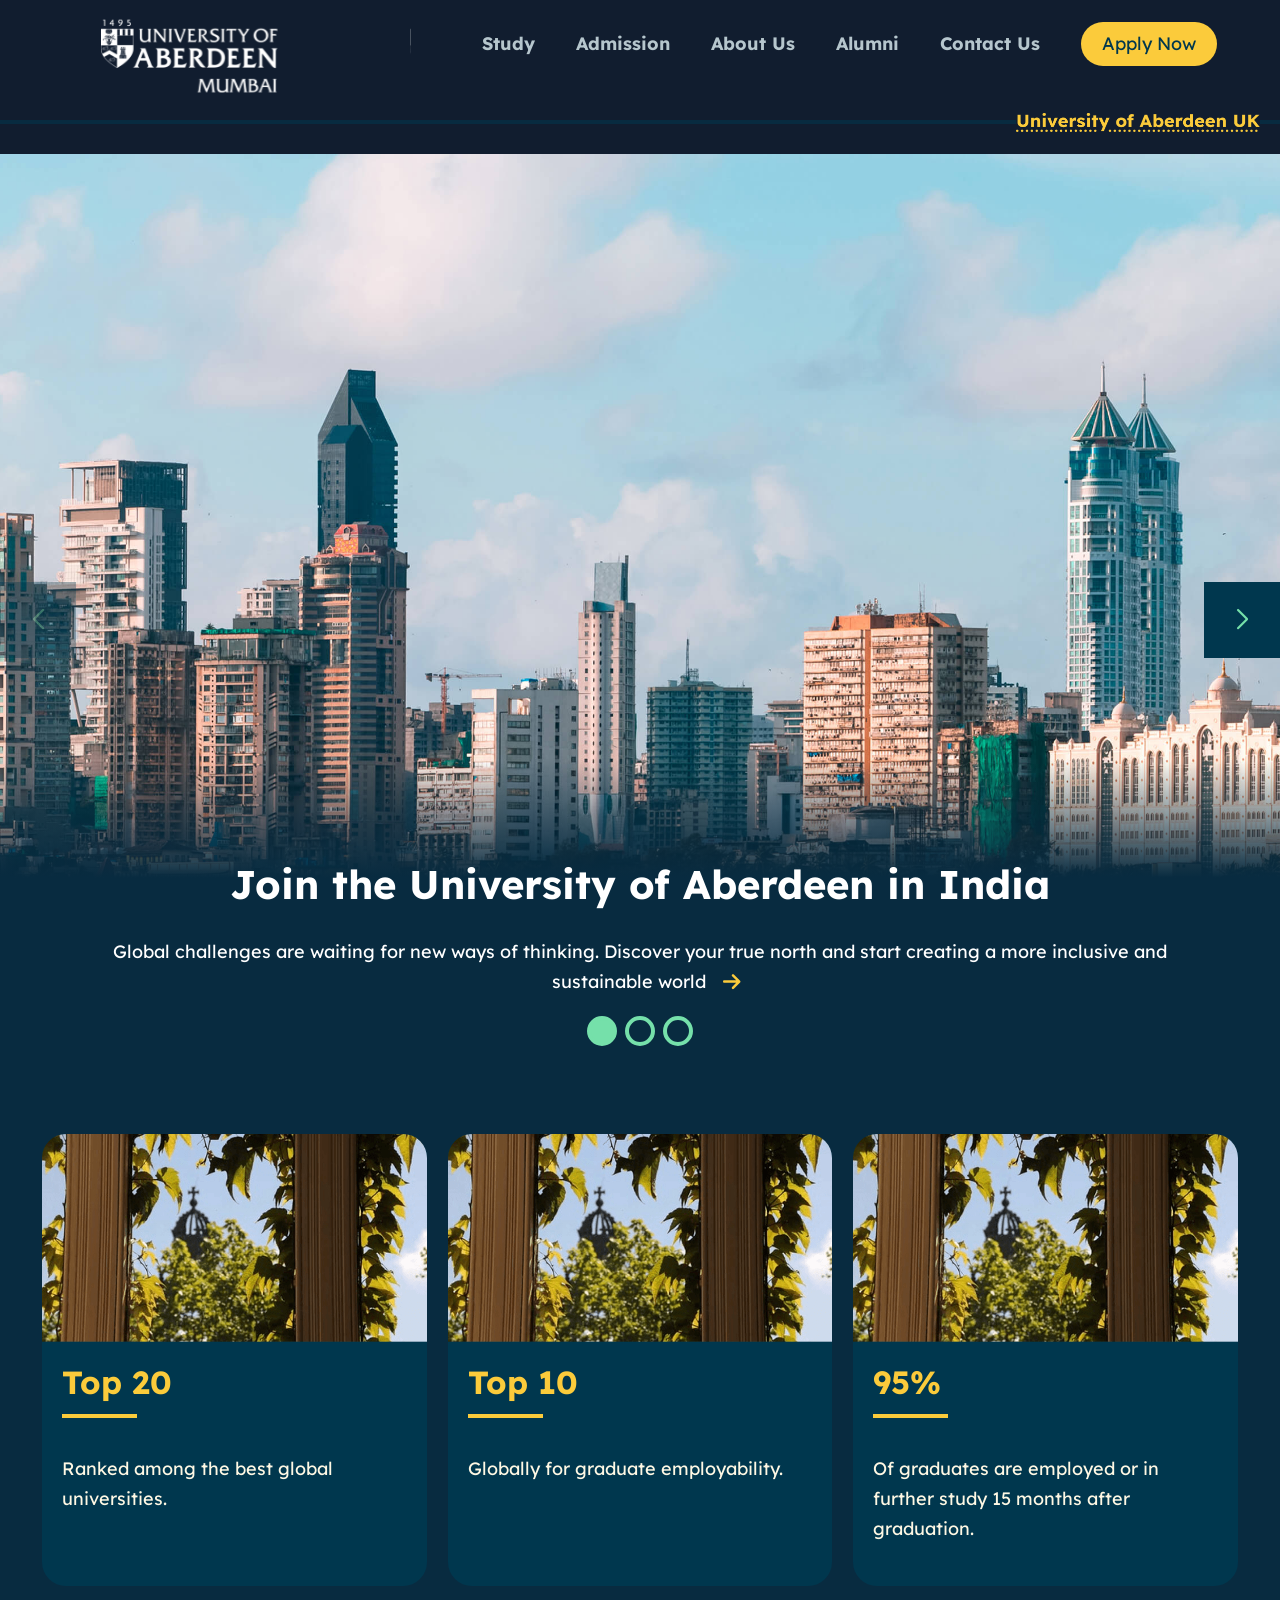
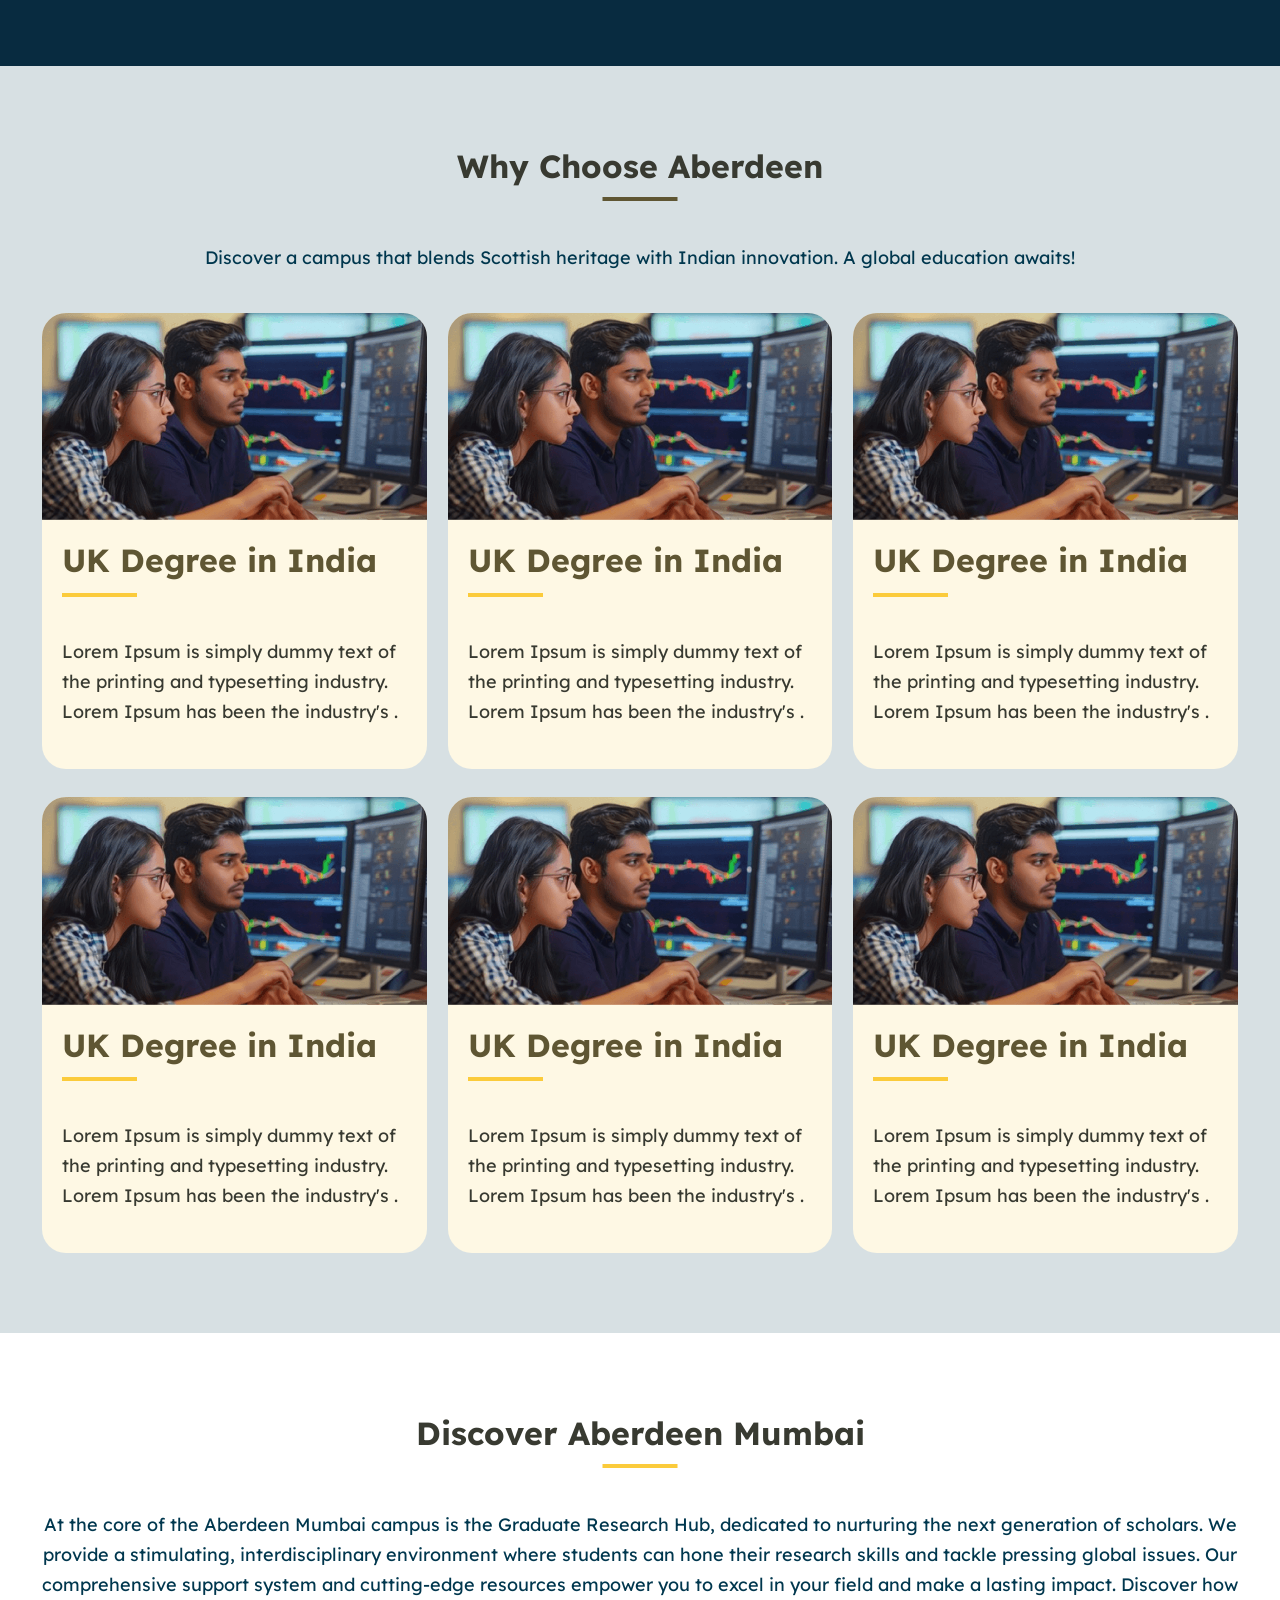
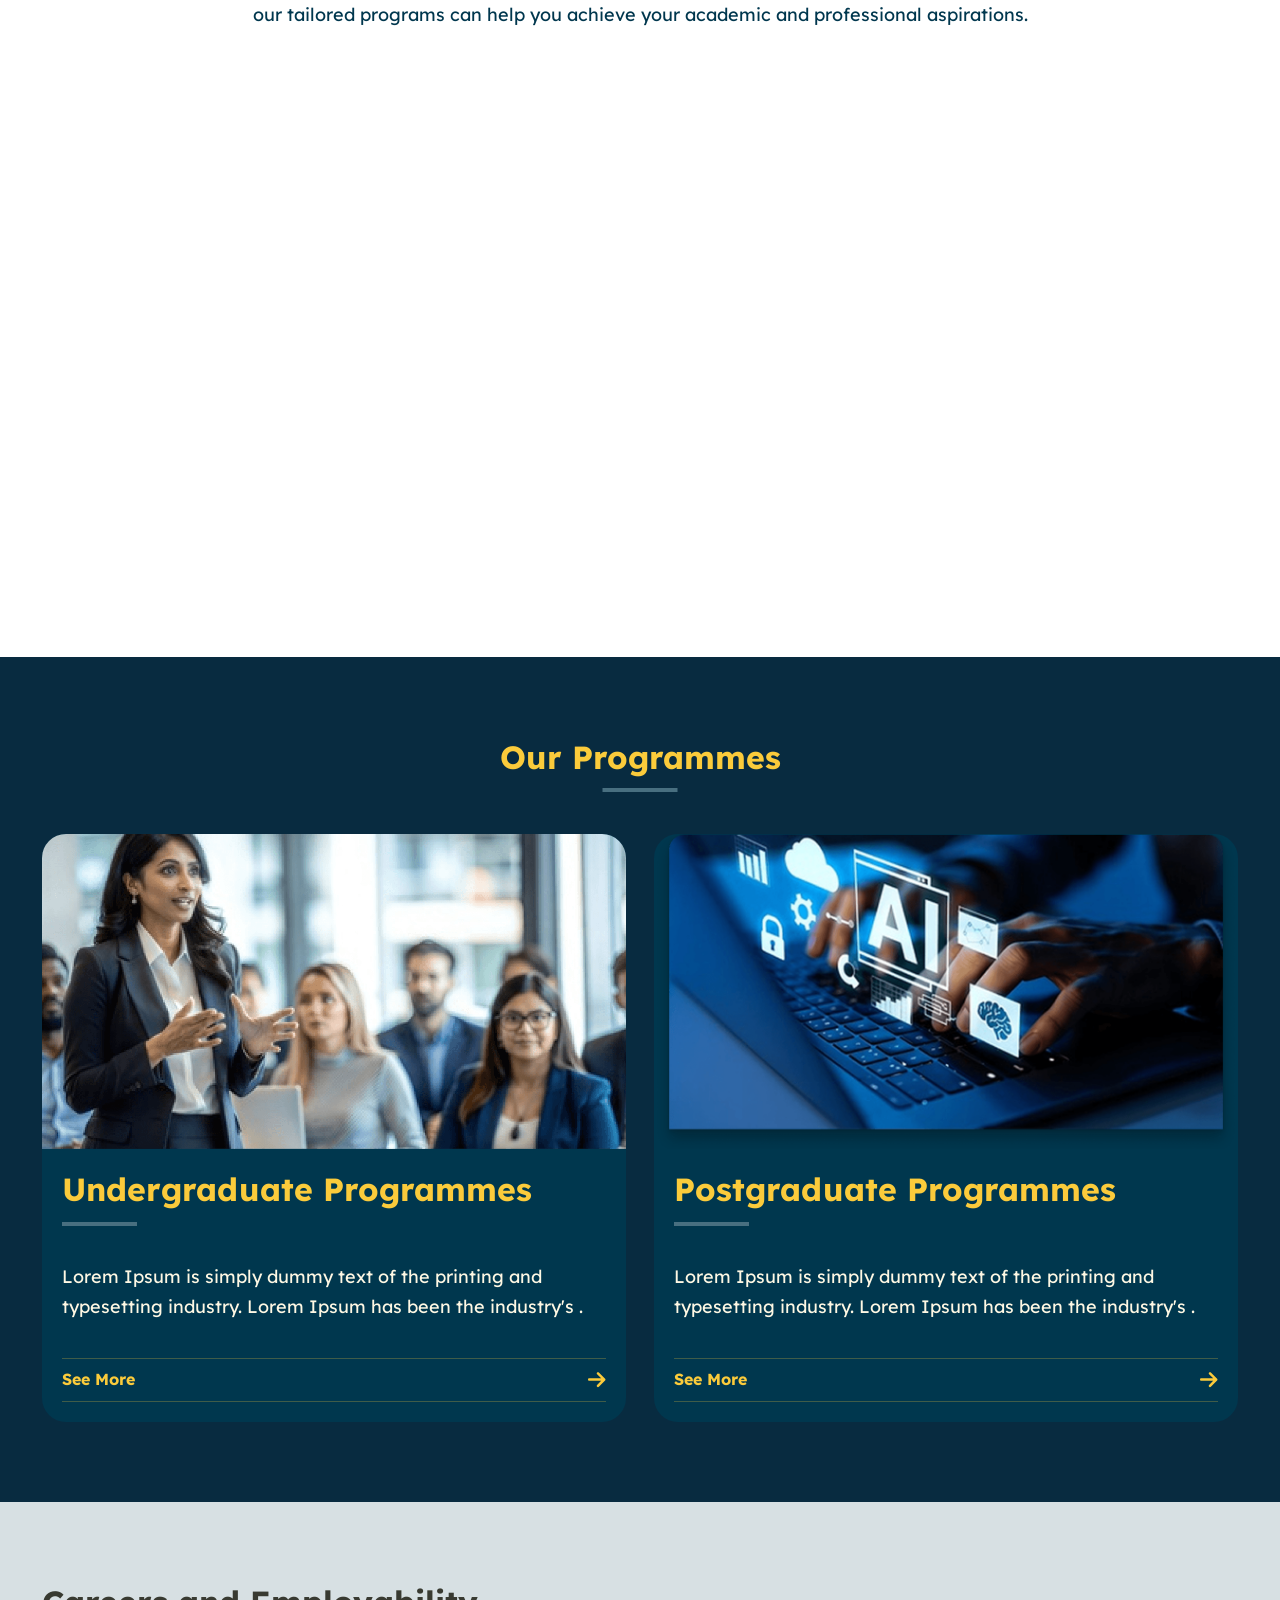
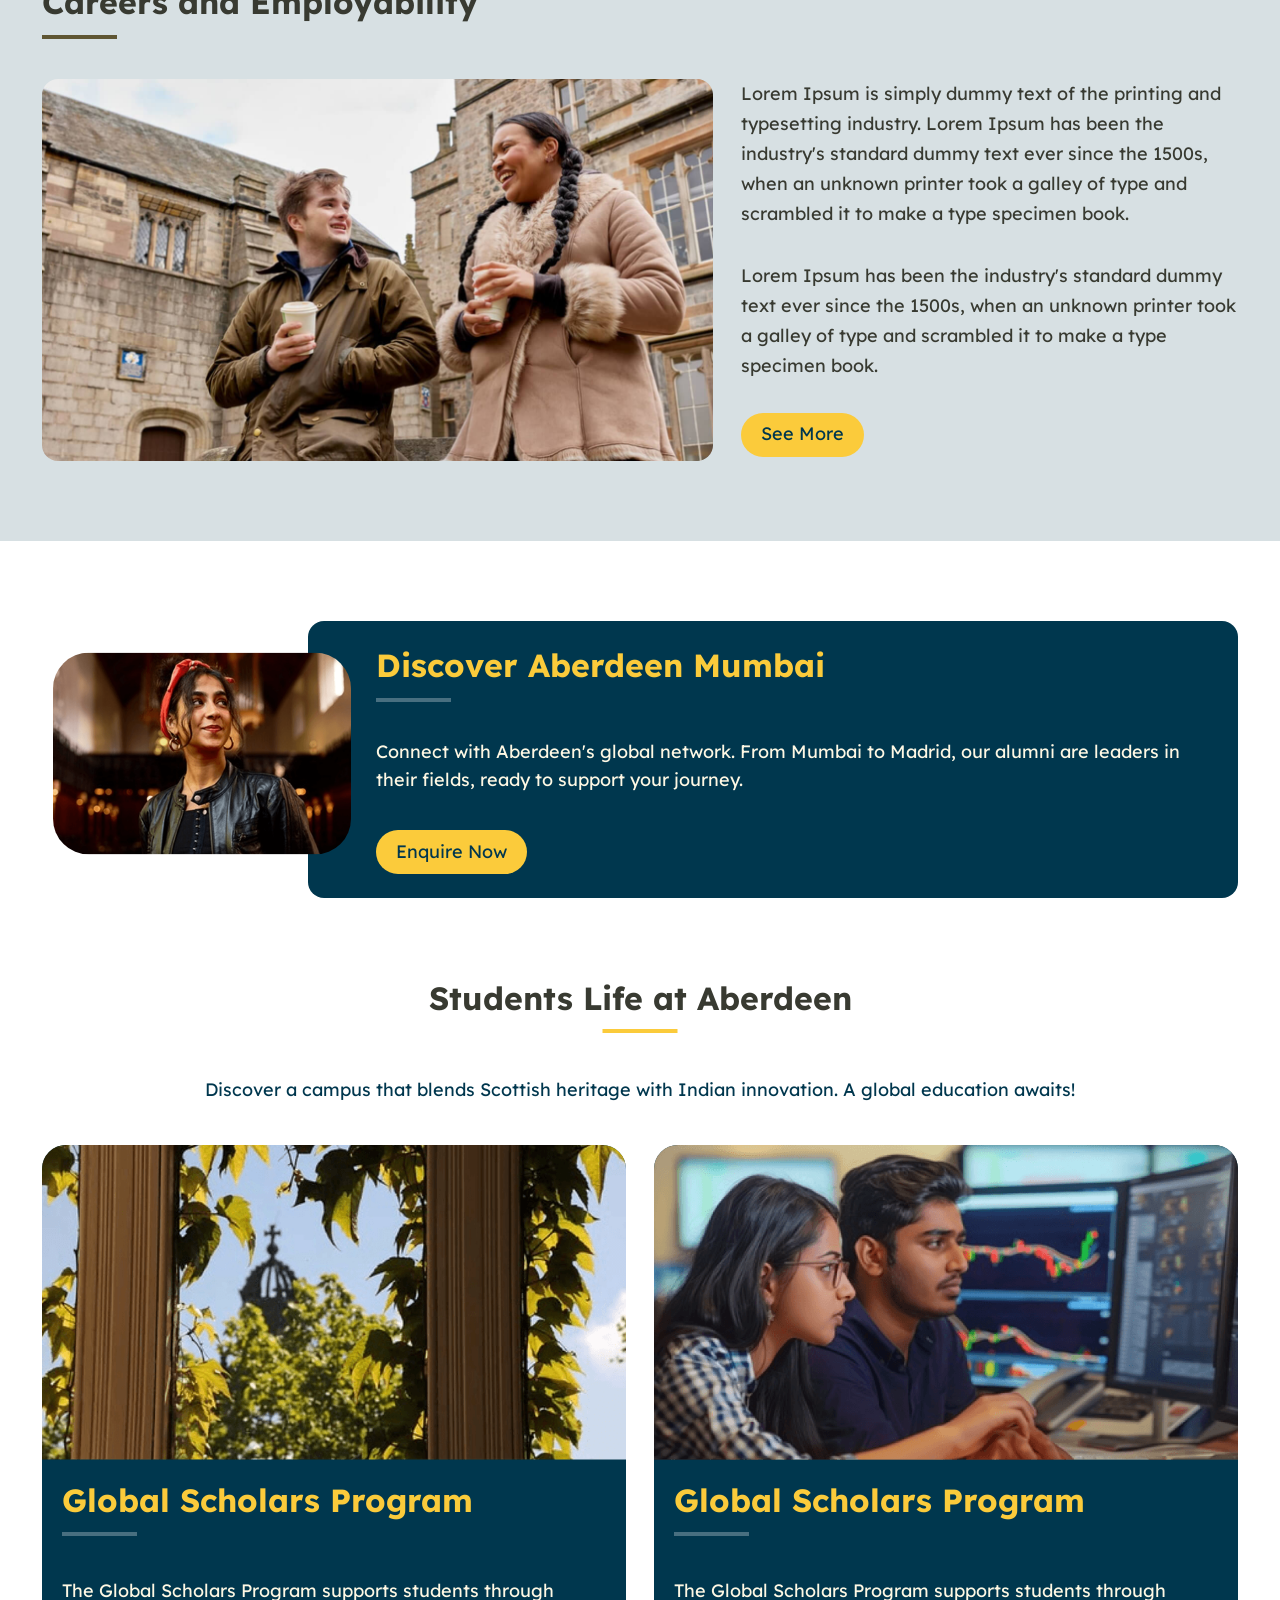
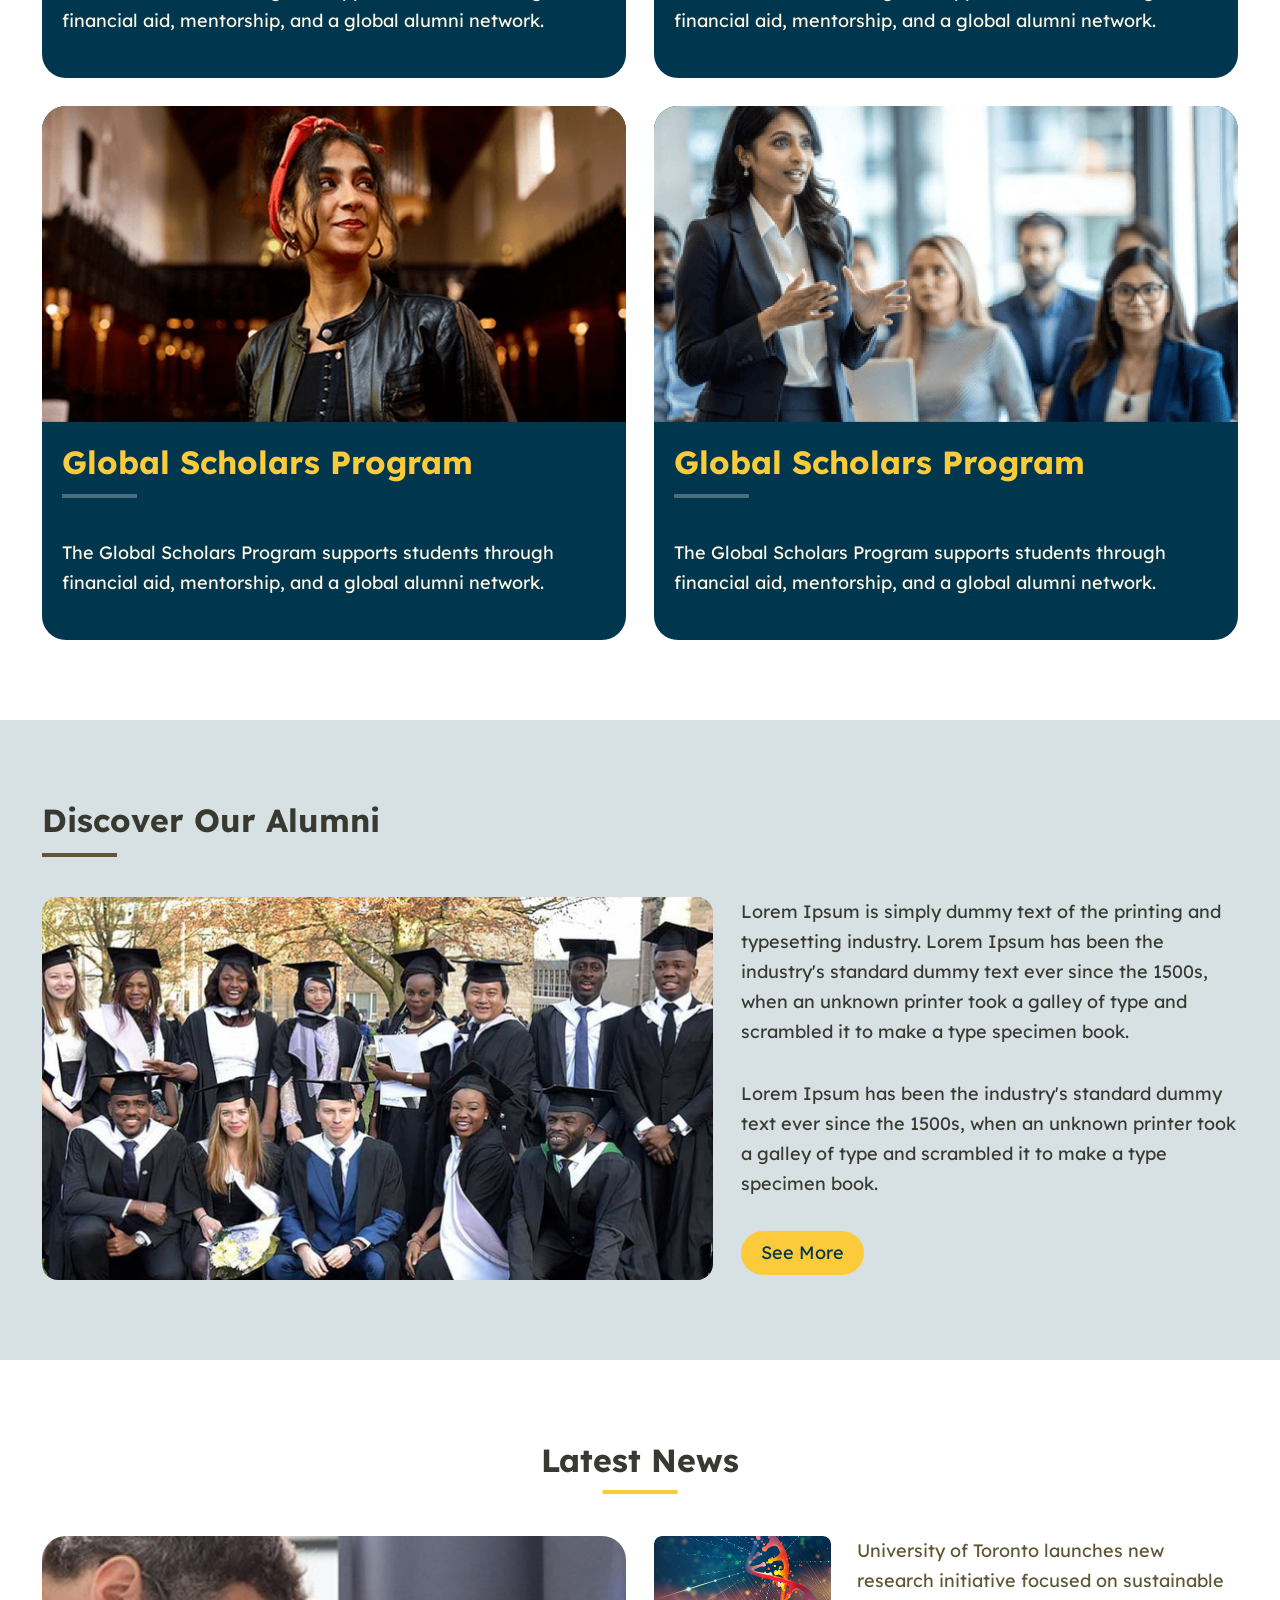
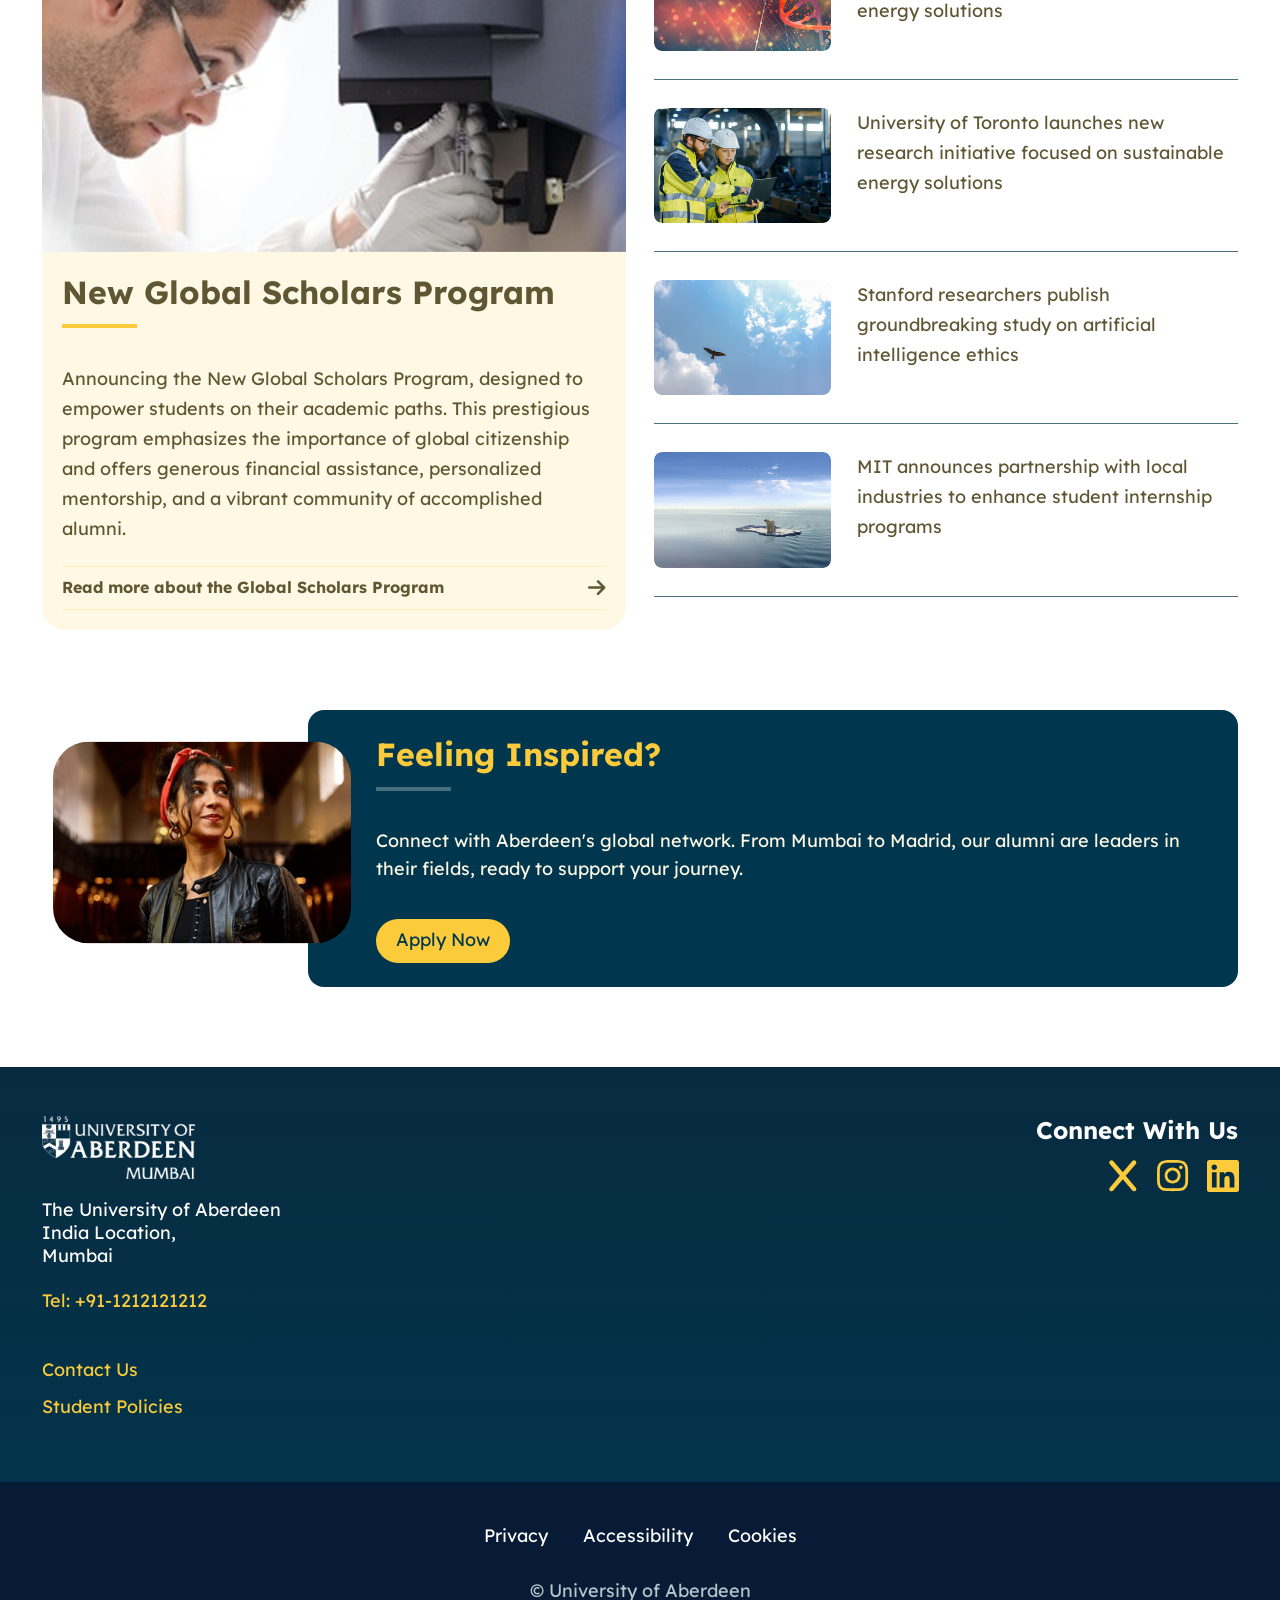
==== commit ead43159: "Update index.html logo name change" ====
--- a/index.html
+++ b/index.html
@@ -5,7 +5,7 @@
   <meta charset="UTF-8" />
   <meta name="viewport" content="width=device-width, initial-scale=1.0" />
   <title>University Website</title>
-  <link rel="icon" type="image/x-icon" href="/assets/images/fev.png">
+  <link rel="icon" type="image/x-icon" href="./assets/images/fev.png">
   <link rel="stylesheet" href="css/fonts.css" />
   <link rel="stylesheet" href="css/style.css" />
   <!-- Swiper CSS -->
@@ -24,7 +24,7 @@
     <div class="container">
       <div class="header-wrap">
         <div class="nav_container">
-          <a class="logo-box" href="javascript:void(0)"><img src="./assets/images/Logo.svg"
+          <a class="logo-box" href="javascript:void(0)"><img src="./assets/images/logo.svg"
               alt="UNIVERSITY OF ABERDEEN MUMBAI" class="logo"></a>
           <nav>
             <ul class="navlinks">
